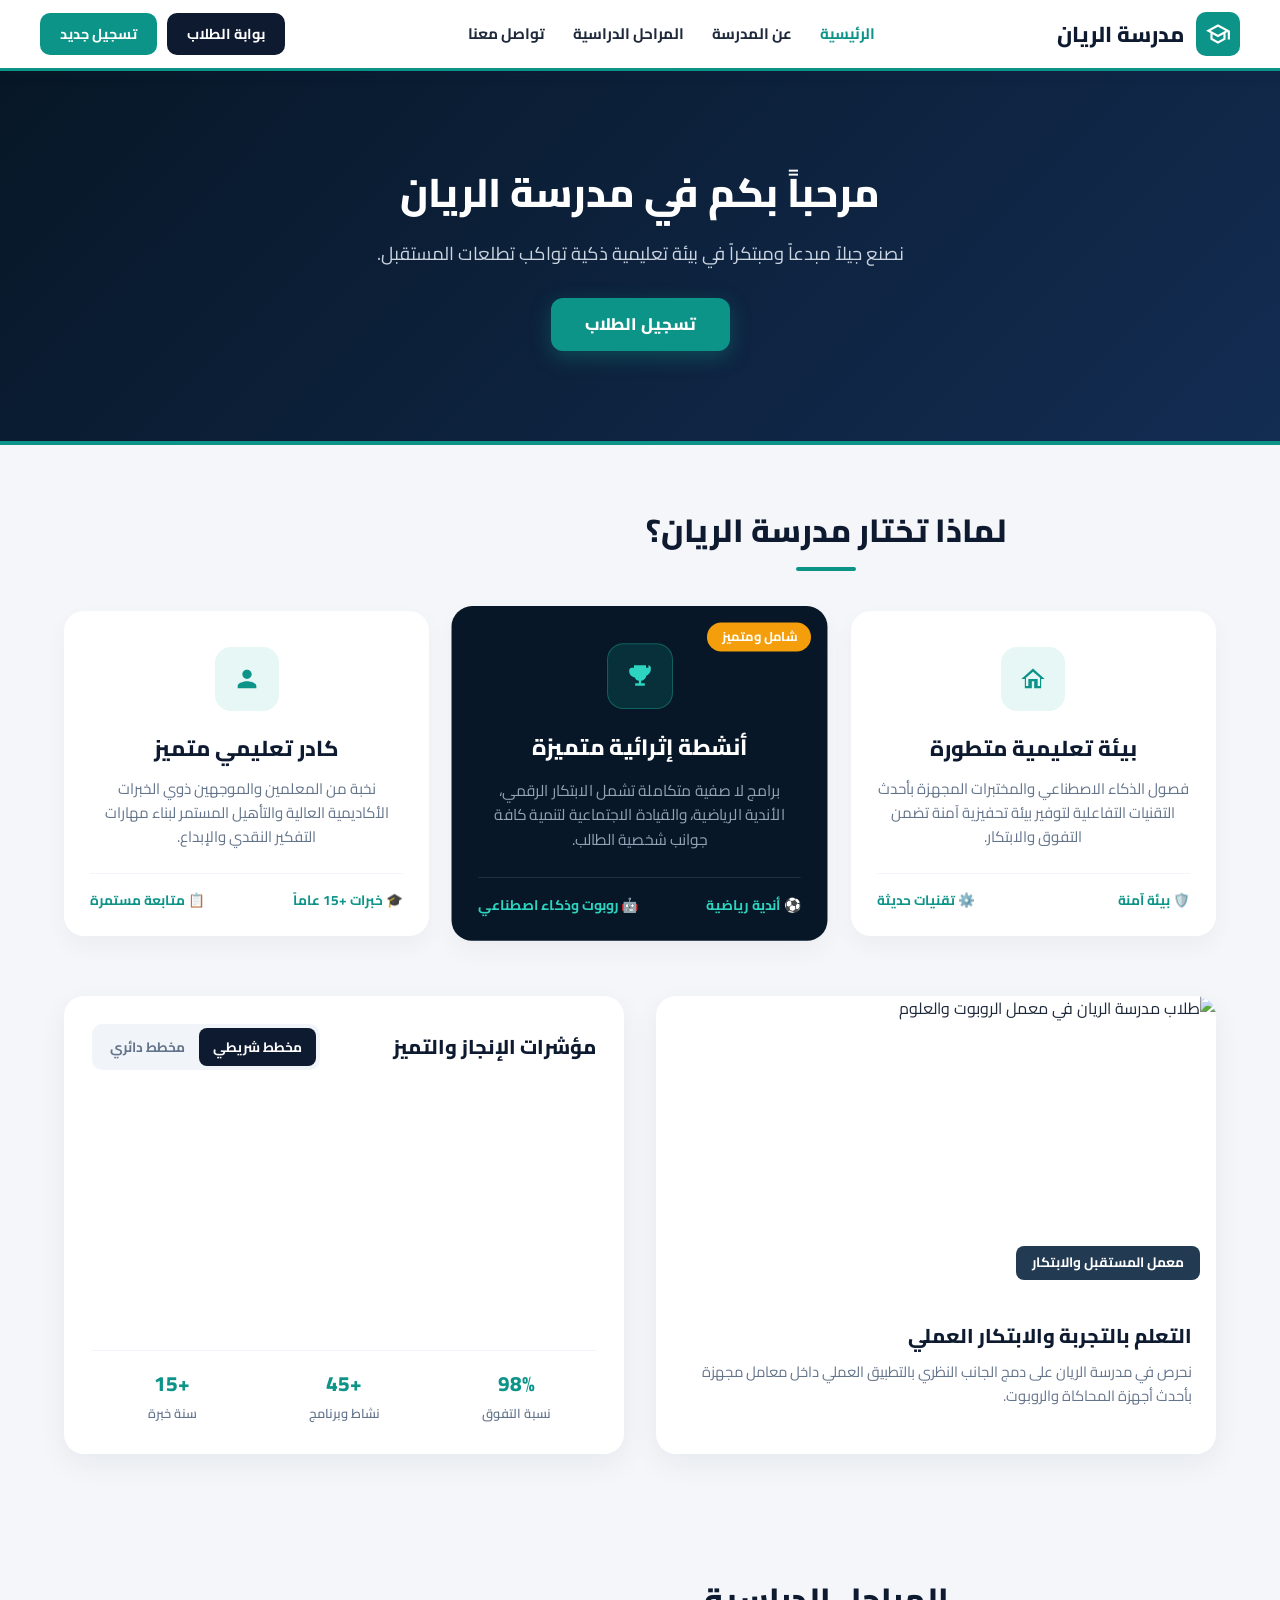
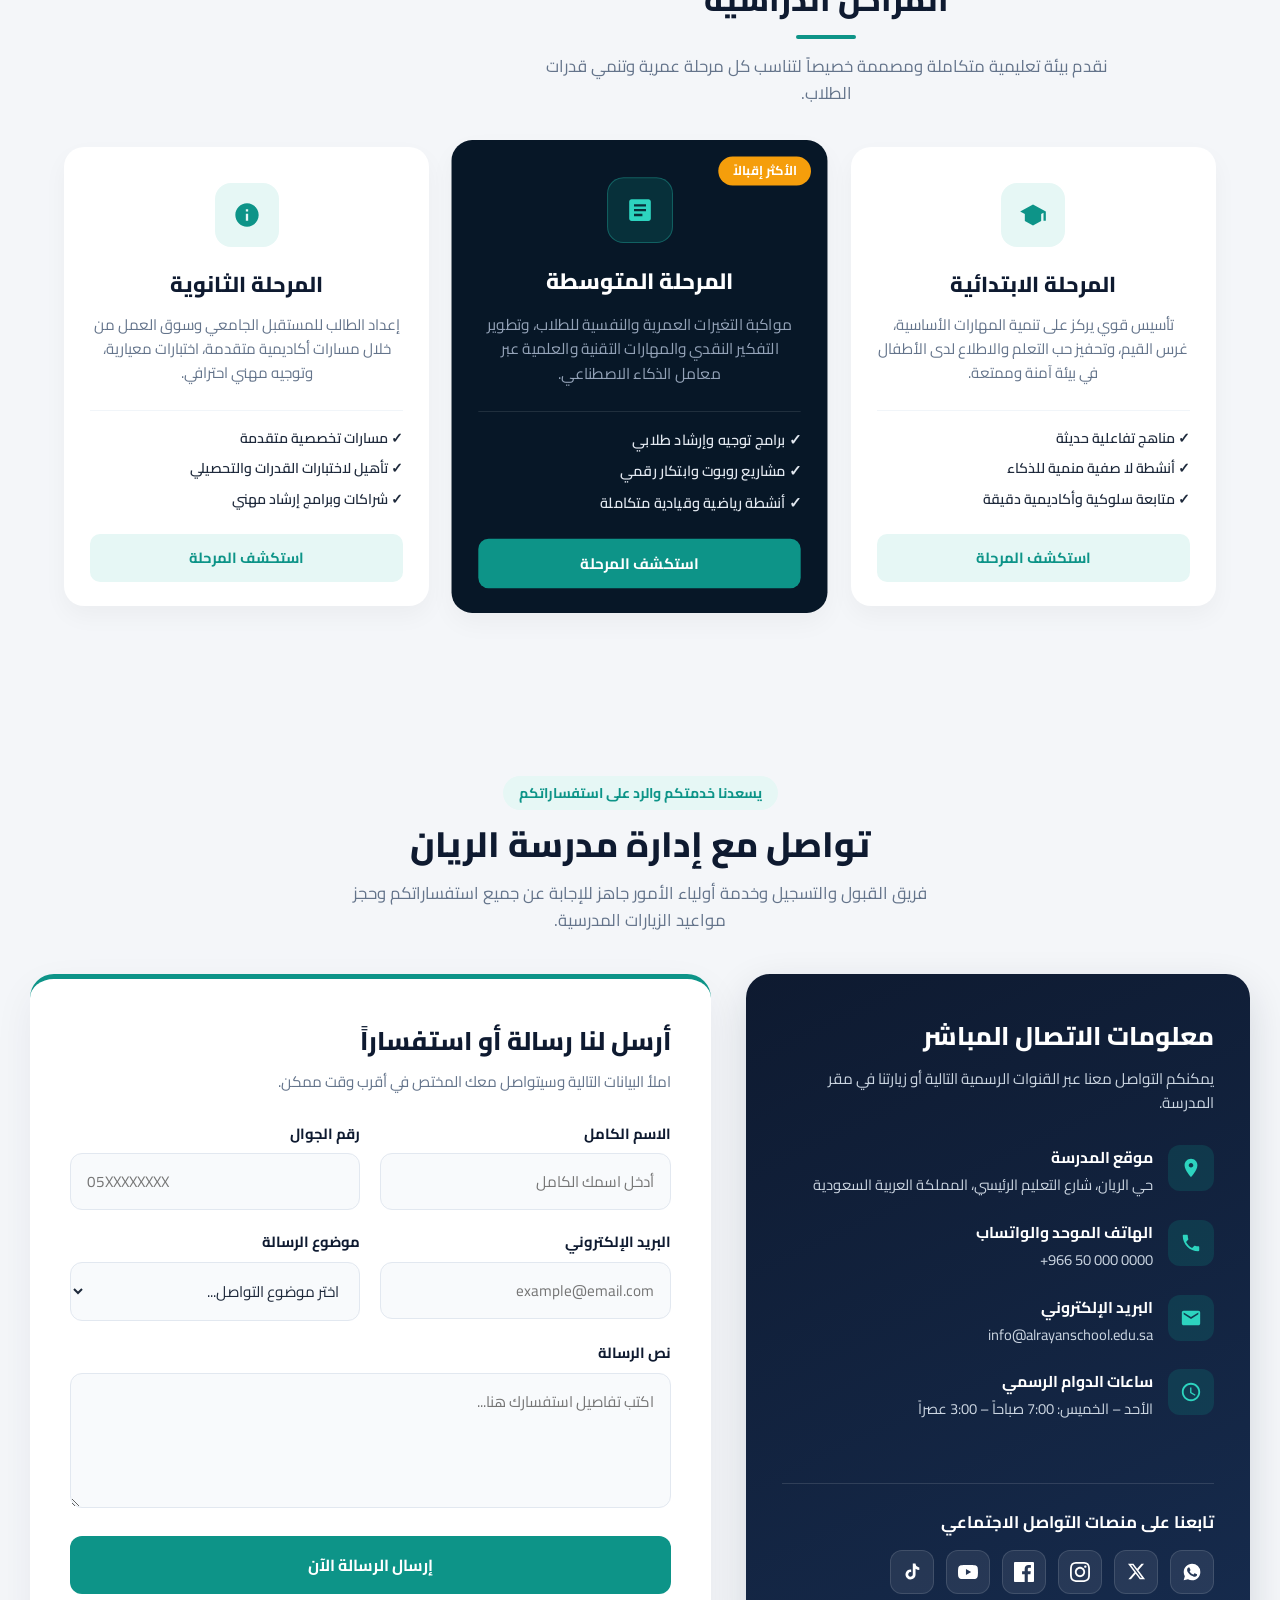
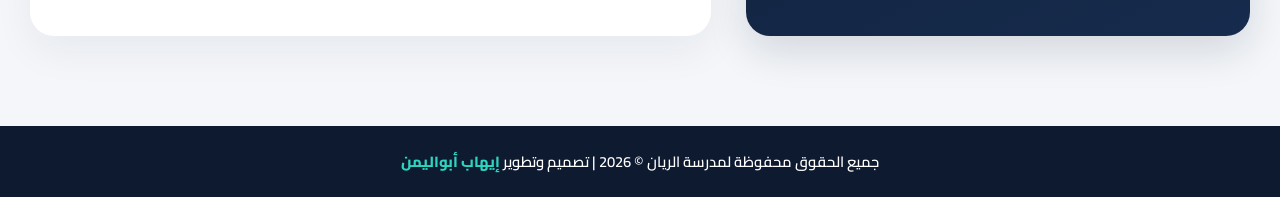
==== index.html @ 28b33f50 "Fix link to admin dashboard in index.html" ====
<!DOCTYPE html>
<html lang="ar" dir="rtl">
<head>
    <meta charset="UTF-8">
    <meta http-equiv="X-UA-Compatible" content="IE=edge">
    <meta name="viewport" content="width=device-width, initial-scale=1.0">
    <link href="https://fonts.googleapis.com/css2?family=Cairo:wght@400;600;700;800&display=swap" rel="stylesheet">
    <script src="https://kit.fontawesome.com/62edd5cf92.js" crossorigin="anonymous"></script>
    <script src="https://cdn.jsdelivr.net/npm/chart.js"></script>
    <link rel="stylesheet" href="Css/Syntex.css">
        <link rel="stylesheet" href="Css/content.css">
    <title>مدرسة الريان | Ryan School</title>
</head>
<body>

<!-- Start Header -->
<header class="main-header">
  <div class="header-container">
    <a href="#" class="header-logo">
      <div class="logo-icon-box">
        <svg xmlns="http://www.w3.org/2000/svg" viewBox="0 0 24 24" fill="currentColor">
          <path d="M12 3L1 9l4 2.18v6L12 21l7-3.82v-6l2-1.09V17h2V9L12 3zm6.82 6L12 12.72 5.18 9 12 5.28 18.82 9zM17 15.99l-5 2.73-5-2.73v-3.72L12 15l5-2.73v3.72z"/>
        </svg>
      </div>
      <span class="logo-title">مدرسة الريان</span>
    </a>

    <nav class="header-nav">
      <a href="#" class="active">الرئيسية</a>
      <a href="about.html">عن المدرسة</a>
      <a href="stages.html">المراحل الدراسية</a>
      <a href="content.html">تواصل معنا</a>
    </nav>

    <div class="header-buttons">
      <a href="MotherBored.html" class="btn-navy">بوابة الطلاب</a>
      <a href="register.html" class="btn-teal">تسجيل جديد</a>
    </div>
  </div>
</header>
<!-- End Header -->

<!-- Start Main (Hero Section) -->
<section class="main">
    <div class="main-content"> 
      <h2>مرحباً بكم في مدرسة الريان</h2>
      <p>نصنع جيلاً مبدعاً ومبتكراً في بيئة تعليمية ذكية تواكب تطلعات المستقبل.</p>
      <a href="admindashboard.html" class="btn-tealss">تسجيل الطلاب</a>
    </div>
</section>
<!-- End Main -->

<!-- Start Container Card -->
<div class="container" id="cardgr">
  
  <!-- القسم الأول: بطاقات المزايا الثلاثة -->
  <div class="section-header">
    <h2>لماذا تختار مدرسة الريان؟</h2>
    <div class="line"></div>
  </div>

  <div class="cards-grid" id="cardgrid">
    <!-- بطاقة 1 -->
    <div class="card">
      <div class="icon-wrapper">
        <svg xmlns="http://www.w3.org/2000/svg" width="28" height="28" viewBox="0 0 24 24" fill="currentColor">
          <path d="M12 3L2 12h3v8h6v-6h2v6h6v-8h3L12 3zm0 2.84L18 11v7h-2v-6H8v6H6v-7l6-5.16z"/>
        </svg>
      </div>
      <h3 class="card-title">بيئة تعليمية متطورة</h3>
      <p class="card-desc">فصول الذكاء الاصطناعي والمختبرات المجهزة بأحدث التقنيات التفاعلية لتوفير بيئة تحفيزية آمنة تضمن التفوق والابتكار.</p>
      <div class="card-footer">
        <span>🛡️ بيئة آمنة</span>
        <span>⚙️ تقنيات حديثة</span>
      </div>
    </div>

    <!-- بطاقة 2 (البارزة) -->
    <div class="card featured">
      <span class="badge">شامل ومتميز</span>
      <div class="icon-wrapper">
        <svg xmlns="http://www.w3.org/2000/svg" width="28" height="28" viewBox="0 0 24 24" fill="currentColor">
          <path d="M19 5h-2V3H7v2H5c-1.1 0-2 .9-2 2v1c0 2.55 1.92 4.63 4.39 4.94A5.01 5.01 0 0011 15.9V18H8v2h8v-2h-3v-2.1c2.22-.49 3.93-2.22 4.39-4.54C19.08 10.84 21 8.76 21 6.2V5c0-1.1-.9-2-2-2z"/>
        </svg>
      </div>
      <h3 class="card-title">أنشطة إثرائية متميزة</h3>
      <p class="card-desc">برامج لا صفية متكاملة تشمل الابتكار الرقمي، الأندية الرياضية، والقيادة الاجتماعية لتنمية كافة جوانب شخصية الطالب.</p>
      <div class="card-footer">
        <span>⚽ أندية رياضية</span>
        <span>🤖 روبوت وذكاء اصطناعي</span>
      </div>
    </div>

    <!-- بطاقة 3 -->
    <div class="card">
      <div class="icon-wrapper">
        <svg xmlns="http://www.w3.org/2000/svg" width="28" height="28" viewBox="0 0 24 24" fill="currentColor">
          <path d="M12 12c2.21 0 4-1.79 4-4s-1.79-4-4-4-4 1.79-4 4 1.79 4 4 4zm0 2c-2.67 0-8 1.34-8 4v2h16v-2c0-2.66-5.33-4-8-4z"/>
        </svg>
      </div>
      <h3 class="card-title">كادر تعليمي متميز</h3>
      <p class="card-desc">نخبة من المعلمين والموجهين ذوي الخبرات الأكاديمية العالية والتأهيل المستمر لبناء مهارات التفكير النقدي والإبداع.</p>
      <div class="card-footer">
        <span>🎓 خبرات +15 عاماً</span>
        <span>📋 متابعة مستمرة</span>
      </div>
    </div>
  </div>

  <!-- القسم الثاني والثالث: صورة المعمل + الرسم البياني التفاعلي -->
  <div class="showcase-grid">
    <div class="lab-image-card">
      <div class="lab-image-wrapper">
        <img src="https://images.unsplash.com/photo-1581092918056-0c4c3acd3789?auto=format&fit=crop&w=900&q=80" alt="طلاب مدرسة الريان في معمل الروبوت والعلوم">
        <span class="image-tag">معمل المستقبل والابتكار</span>
      </div>
      <div class="lab-image-caption">
        <h3>التعلم بالتجربة والابتكار العملي</h3>
        <p>نحرص في مدرسة الريان على دمج الجانب النظري بالتطبيق العملي داخل معامل مجهزة بأحدث أجهزة المحاكاة والروبوت.</p>
      </div>
    </div>

    <div class="chart-card">
      <div class="chart-header">
        <h3>مؤشرات الإنجاز والتميز</h3>
        <div class="chart-controls">
          <button class="toggle-btn active" onclick="updateChartType('bar', this)">مخطط شريطي</button>
          <button class="toggle-btn" onclick="updateChartType('doughnut', this)">مخطط دائري</button>
        </div>
      </div>

      <div class="chart-canvas-container">
        <canvas id="schoolStatsChart"></canvas>
      </div>

      <div class="stats-summary">
        <div class="stat-item">
          <span class="num">98%</span>
          <span class="lbl">نسبة التفوق</span>
        </div>
        <div class="stat-item">
          <span class="num">+45</span>
          <span class="lbl">نشاط وبرنامج</span>
        </div>
        <div class="stat-item">
          <span class="num">+15</span>
          <span class="lbl">سنة خبرة</span>
        </div>
      </div>
    </div>
  </div>
</div>

<!-- المراحل الدراسية -->
<section class="stages-section" id="stages">
  <div class="stages-container">
    <div class="section-header">
      <h2>المراحل الدراسية</h2>
      <div class="line"></div>
      <p>نقدم بيئة تعليمية متكاملة ومصممة خصيصاً لتناسب كل مرحلة عمرية وتنمي قدرات الطلاب.</p>
    </div>

    <div class="stages-grid">
      <!-- المرحلة الابتدائية -->
      <div class="stage-card">
        <div class="stage-icon">
          <svg xmlns="http://www.w3.org/2000/svg" width="28" height="28" viewBox="0 0 24 24" fill="currentColor"><path d="M12 3L1 9l4 2.18v6L12 21l7-3.82v-6l2-1.09V17h2V9L12 3z"/></svg>
        </div>
        <h3>المرحلة الابتدائية</h3>
        <p>تأسيس قوي يركز على تنمية المهارات الأساسية، غرس القيم، وتحفيز حب التعلم والاطلاع لدى الأطفال في بيئة آمنة وممتعة.</p>
        <ul class="stage-features">
          <li>✓ مناهج تفاعلية حديثة</li>
          <li>✓ أنشطة لا صفية منمية للذكاء</li>
          <li>✓ متابعة سلوكية وأكاديمية دقيقة</li>
        </ul>
        <a href="stages.html" class="stage-btn">استكشف المرحلة</a>
      </div>

      <!-- المرحلة المتوسطة -->
      <div class="stage-card featured">
        <span class="badge">الأكثر إقبالاً</span>
        <div class="stage-icon">
          <svg xmlns="http://www.w3.org/2000/svg" width="28" height="28" viewBox="0 0 24 24" fill="currentColor"><path d="M19 3H5c-1.1 0-2 .9-2 2v14c0 1.1.9 2 2 2h14c1.1 0 2-.9 2-2V5c0-1.1-.9-2-2-2zm-5 14H7v-2h7v2zm3-4H7v-2h10v2zm0-4H7V7h10v2z"/></svg>
        </div>
        <h3>المرحلة المتوسطة</h3>
        <p>مواكبة التغيرات العمرية والنفسية للطلاب، وتطوير التفكير النقدي والمهارات التقنية والعلمية عبر معامل الذكاء الاصطناعي.</p>
        <ul class="stage-features">
          <li>✓ برامج توجيه وإرشاد طلابي</li>
          <li>✓ مشاريع روبوت وابتكار رقمي</li>
          <li>✓ أنشطة رياضية وقيادية متكاملة</li>
        </ul>
        <a href="stages.html" class="stage-btn">استكشف المرحلة</a>
      </div>

      <!-- المرحلة الثانوية -->
      <div class="stage-card">
        <div class="stage-icon">
          <svg xmlns="http://www.w3.org/2000/svg" width="28" height="28" viewBox="0 0 24 24" fill="currentColor"><path d="M12 2C6.48 2 2 6.48 2 12s4.48 10 10 10 10-4.48 10-10S17.52 2 12 2zm1 15h-2v-6h2v6zm0-8h-2V7h2v2z"/></svg>
        </div>
        <h3>المرحلة الثانوية</h3>
        <p>إعداد الطالب للمستقبل الجامعي وسوق العمل من خلال مسارات أكاديمية متقدمة، اختبارات معيارية، وتوجيه مهني احترافي.</p>
        <ul class="stage-features">
          <li>✓ مسارات تخصصية متقدمة</li>
          <li>✓ تأهيل لاختبارات القدرات والتحصيلي</li>
          <li>✓ شراكات وبرامج إرشاد مهني</li>
        </ul>
        <a href="stages.html" class="stage-btn">استكشف المرحلة</a>
      </div>
    </div>
  </div>
</section>

<!-- قسم التواصل -->
<main class="contact-section">
  <div class="section-header">
    <span class="tag">يسعدنا خدمتكم والرد على استفساراتكم</span>
    <h1>تواصل مع إدارة مدرسة الريان</h1>
    <p>فريق القبول والتسجيل وخدمة أولياء الأمور جاهز للإجابة عن جميع استفساراتكم وحجز مواعيد الزيارات المدرسية.</p>
  </div>

  <div class="contact-wrapper">

    <!-- بطاقة بيانات الاتصال ومواقع التواصل -->
    <aside class="contact-info-card">
      <div>
        <h2>معلومات الاتصال المباشر</h2>
        <p>يمكنكم التواصل معنا عبر القنوات الرسمية التالية أو زيارتنا في مقر المدرسة.</p>

        <div class="info-list">
          <div class="info-item">
            <div class="info-icon">
              <svg xmlns="http://www.w3.org/2000/svg" width="22" height="22" viewBox="0 0 24 24" fill="currentColor">
                <path d="M12 2C8.13 2 5 5.13 5 9c0 5.25 7 13 7 13s7-7.75 7-13c0-3.87-3.13-7-7-7zm0 9.5c-1.38 0-2.5-1.12-2.5-2.5s1.12-2.5 2.5-2.5 2.5 1.12 2.5 2.5-1.12 2.5-2.5 2.5z"/>
              </svg>
            </div>
            <div class="info-details">
              <h4>موقع المدرسة</h4>
              <p style="direction: rtl;">حي الريان، شارع التعليم الرئيسي، المملكة العربية السعودية</p>
            </div>
          </div>

          <div class="info-item">
            <div class="info-icon">
              <svg xmlns="http://www.w3.org/2000/svg" width="22" height="22" viewBox="0 0 24 24" fill="currentColor">
                <path d="M6.62 10.79c1.44 2.83 3.76 5.14 6.59 6.59l2.2-2.2c.27-.27.67-.36 1.02-.24 1.12.37 2.33.57 3.57.57.55 0 1 .45 1 1V20c0 .55-.45 1-1 1-9.39 0-17-7.61-17-17 0-.55.45-1 1-1h3.5c.55 0 1 .45 1 1 0 1.25.2 2.45.57 3.57.11.35.03.74-.25 1.02l-2.2 2.2z"/>
              </svg>
            </div>
            <div class="info-details">
              <h4>الهاتف الموحد والواتساب</h4>
              <a href="tel:+966500000000">+966 50 000 0000</a>
            </div>
          </div>

          <div class="info-item">
            <div class="info-icon">
              <svg xmlns="http://www.w3.org/2000/svg" width="22" height="22" viewBox="0 0 24 24" fill="currentColor">
                <path d="M20 4H4c-1.1 0-1.99.9-1.99 2L2 18c0 1.1.9 2 2 2h16c1.1 0 2-.9 2-2V6c0-1.1-.9-2-2-2zm0 4l-8 5-8-5V6l8 5 8-5v2z"/>
              </svg>
            </div>
            <div class="info-details">
              <h4>البريد الإلكتروني</h4>
              <a href="mailto:info@alrayanschool.edu.sa">info@alrayanschool.edu.sa</a>
            </div>
          </div>

          <div class="info-item">
            <div class="info-icon">
              <svg xmlns="http://www.w3.org/2000/svg" width="22" height="22" viewBox="0 0 24 24" fill="currentColor">
                <path d="M11.99 2C6.47 2 2 6.48 2 12s4.47 10 9.99 10C17.52 22 22 17.52 22 12S17.52 2 11.99 2zM12 20c-4.42 0-8-3.58-8-8s3.58-8 8-8 8 3.58 8 8-3.58 8-8 8zm.5-13H11v6l5.25 3.15.75-1.23-4.5-2.67z"/>
              </svg>
            </div>
            <div class="info-details">
              <h4>ساعات الدوام الرسمي</h4>
              <p style="direction: rtl;">الأحد – الخميس: 7:00 صباحاً – 3:00 عصراً</p>
            </div>
          </div>
        </div>
      </div>

      <!-- مواقع التواصل الاجتماعي -->
      <div class="social-box">
        <h3>تابعنا على منصات التواصل الاجتماعي</h3>
        <div class="social-links">
          <!-- واتساب -->
          <a href="#" class="social-btn" title="واتساب" aria-label="واتساب">
            <svg width="20" height="20" viewBox="0 0 24 24" fill="currentColor">
              <path d="M12.031 2c-5.516 0-9.969 4.453-9.969 9.969 0 1.758.458 3.474 1.328 4.988L2 22l5.182-1.359a9.927 9.927 0 0 0 4.849 1.258h.004c5.515 0 9.968-4.453 9.968-9.969A9.93 9.93 0 0 0 19.08 4.92 9.904 9.904 0 0 0 12.031 2zm5.82 14.274c-.245.69-1.425 1.32-1.972 1.404-.503.077-1.14.11-1.84-.112-.426-.135-.972-.316-1.672-.618-2.942-1.27-4.863-4.234-5.01-4.43-.146-.195-1.196-1.59-1.196-3.033 0-1.443.756-2.152 1.024-2.445.268-.293.585-.366.78-.366.195 0 .39.002.561.01.18.009.421-.068.659.503.244.586.83 2.025.903 2.172.073.146.122.317.024.512-.097.195-.146.317-.293.488-.146.171-.307.381-.439.512-.146.146-.299.305-.128.598.171.293.758 1.251 1.628 2.027 1.119.998 2.062 1.307 2.355 1.454.293.146.463.122.634-.073.171-.195.732-.854.927-1.147.195-.293.39-.244.659-.146.268.098 1.708.805 2 .952.293.146.488.22.561.342.073.122.073.707-.172 1.397z"/>
            </svg>
          </a>

          <!-- منصة X (تويتر) -->
          <a href="#" class="social-btn" title="منصة X" aria-label="منصة X">
            <svg width="19" height="19" viewBox="0 0 24 24" fill="currentColor">
              <path d="M18.244 2.25h3.308l-7.227 8.26 8.502 11.24H16.17l-5.214-6.817L4.99 21.75H1.68l7.73-8.835L1.254 2.25H8.08l4.713 6.231zm-1.161 17.52h1.833L7.084 4.126H5.117z"/>
            </svg>
          </a>

          <!-- إنستغرام -->
          <a href="#" class="social-btn" title="إنستغرام" aria-label="إنستغرام">
            <svg width="20" height="20" viewBox="0 0 24 24" fill="currentColor">
              <path d="M12 2.163c3.204 0 3.584.012 4.85.07 3.252.148 4.771 1.691 4.919 4.919.058 1.265.069 1.645.069 4.849 0 3.205-.012 3.584-.069 4.849-.149 3.225-1.664 4.771-4.919 4.919-1.266.058-1.644.07-4.85.07-3.204 0-3.584-.012-4.849-.07-3.26-.149-4.771-1.699-4.919-4.92-.058-1.265-.07-1.644-.07-4.849 0-3.204.013-3.583.07-4.849.149-3.227 1.664-4.771 4.919-4.919 1.266-.057 1.645-.069 4.849-.069zm0-2.163c-3.259 0-3.667.014-4.947.072-4.358.2-6.78 2.618-6.98 6.98-.059 1.281-.073 1.689-.073 4.948 0 3.259.014 3.668.072 4.948.2 4.358 2.618 6.78 6.98 6.98 1.281.058 1.689.072 4.948.072 3.259 0 3.668-.014 4.948-.072 4.354-.2 6.782-2.618 6.979-6.98.059-1.28.073-1.689.073-4.948 0-3.259-.014-3.667-.072-4.947-.196-4.354-2.617-6.78-6.979-6.98-1.281-.059-1.69-.073-4.949-.073zm0 5.838c-3.403 0-6.162 2.759-6.162 6.162s2.759 6.163 6.162 6.163 6.162-2.759 6.162-6.163c0-3.403-2.759-6.162-6.162-6.162zm0 10.162c-2.209 0-4-1.79-4-4 0-2.209 1.791-4 4-4s4 1.791 4 4c0 2.21-1.791 4-4 4zm6.406-11.845c-.796 0-1.441.645-1.441 1.44s.645 1.44 1.441 1.44c.795 0 1.439-.645 1.439-1.44s-.644-1.44-1.439-1.44z"/>
            </svg>
          </a>

          <!-- فيسبوك -->
          <a href="#" class="social-btn" title="فيسبوك" aria-label="فيسبوك">
            <svg width="20" height="20" viewBox="0 0 24 24" fill="currentColor">
              <path d="M22.675 0h-21.35c-.732 0-1.325.593-1.325 1.325v21.351c0 .731.593 1.324 1.325 1.324h11.495v-9.294h-3.128v-3.622h3.128v-2.671c0-3.1 1.893-4.788 4.659-4.788 1.325 0 2.463.099 2.795.143v3.24l-1.918.001c-1.504 0-1.795.715-1.795 1.763v2.313h3.587l-.467 3.622h-3.12v9.293h6.116c.73 0 1.323-.593 1.323-1.325v-21.35c0-.732-.593-1.325-1.325-1.325z"/>
            </svg>
          </a>

          <!-- يوتيوب -->
          <a href="#" class="social-btn" title="يوتيوب" aria-label="يوتيوب">
            <svg width="20" height="20" viewBox="0 0 24 24" fill="currentColor">
              <path d="M23.498 6.186a3.016 3.016 0 0 0-2.122-2.136C19.505 3.545 12 3.545 12 3.545s-7.505 0-9.377.505A3.017 3.017 0 0 0 .502 6.186C0 8.07 0 12 0 12s0 3.93.502 5.814a3.016 3.016 0 0 0 2.122 2.136c1.871.505 9.376.505 9.376.505s7.505 0 9.377-.505a3.015 3.015 0 0 0 2.122-2.136C24 15.93 24 12 24 12s0-3.93-.502-5.814zM9.545 15.568V8.432L15.818 12l-6.273 3.568z"/>
            </svg>
          </a>

          <!-- تيك توك -->
          <a href="#" class="social-btn" title="تيك توك" aria-label="تيك توك">
            <svg width="19" height="19" viewBox="0 0 24 24" fill="currentColor">
              <path d="M19.59 6.69a4.83 4.83 0 0 1-3.77-4.25V2h-3.45v13.67a2.89 2.89 0 0 1-5.2 1.74 2.89 2.89 0 0 1 2.31-4.64 2.93 2.93 0 0 1 .88.13V9.4a6.84 6.84 0 0 0-1-.05A6.33 6.33 0 0 0 5 20.1a6.34 6.34 0 0 0 10.86-4.43v-7a8.16 8.16 0 0 0 4.77 1.52v-3.4a4.85 4.85 0 0 1-1-.1z"/>
            </svg>
          </a>
        </div>
      </div>
    </aside>

    <!-- بطاقة نموذج المراسلة -->
    <div class="contact-form-card">
      <h2>أرسل لنا رسالة أو استفساراً</h2>
      <p>املأ البيانات التالية وسيتواصل معك المختص في أقرب وقت ممكن.</p>

      <form id="contactForm">
        <div class="form-grid">
          <div class="form-group">
            <label for="fullName">الاسم الكامل</label>
            <input type="text" id="fullName" class="form-control" placeholder="أدخل اسمك الكامل" required>
          </div>

          <div class="form-group">
            <label for="phone">رقم الجوال</label>
            <input type="tel" id="phone" class="form-control" placeholder="05XXXXXXXX" required>
          </div>

          <div class="form-group">
            <label for="email">البريد الإلكتروني</label>
            <input type="email" id="email" class="form-control" placeholder="example@email.com">
          </div>

          <div class="form-group">
            <label for="subject">موضوع الرسالة</label>
            <select id="subject" class="form-control" required>
              <option value="">اختر موضوع التواصل...</option>
              <option value="admission">القبول والتسجيل</option>
              <option value="visit">حجز جولة وزيارة للمدرسة</option>
              <option value="fees">الاستفسار عن الرسوم الدراسية</option>
              <option value="suggestion">اقتراح أو ملاحظة</option>
              <option value="other">استفسار عام</option>
            </select>
          </div>

          <div class="form-group full-width">
            <label for="message">نص الرسالة</label>
            <textarea id="message" class="form-control" placeholder="اكتب تفاصيل استفسارك هنا..." required></textarea>
          </div>

          <div class="form-group full-width">
            <button type="submit" class="btn-teal submit-btn">إرسال الرسالة الآن</button>
          </div>
        </div>

        <div id="successMsg" class="success-msg">
          ✓ تم استلام رسالتك بنجاح! سيتواصل معك فريق مدرسة الريان قريباً.
        </div>
      </form>
    </div>

  </div>
</main>

<!-- Start Footer -->
<footer class="footer">
  <p class="footer-title">جميع الحقوق محفوظة لمدرسة الريان © 2026 | تصميم وتطوير <span>إيهاب أبواليمن</span></p>
</footer>

<script src="Css/javascript1.js" defer></script>
</body>
</html>
---- Css/Syntex.css ----
@import url('https://fonts.googleapis.com/css2?family=Cairo:wght@600;700;800&display=swap');

:root {
  --navy-dark: #071727;
  --navy-primary: #0E1A30;
  --teal-accent: #0D9488;
  --teal-light: #E6F7F5;
  --gold-badge: #F59E0B;
  --bg-body: #F4F6F9;
  --text-dark: #1E293B;
  --text-muted: #64748B;
}

* {
  box-sizing: border-box;
  margin: 0;
  padding: 0;
  scroll-behavior: smooth;
}

body {
  font-family: 'Cairo', sans-serif;
  background-color: var(--bg-body);
  color: var(--text-dark);
  direction: rtl;
  line-height: 1.6;
  overflow-x: hidden;
}

/* =========================================
   1. الهيدر (Header)
   ========================================= */
.main-header {
  width: 100%;
  background-color: #ffffff;
  box-shadow: 0 2px 15px rgba(10, 37, 64, 0.08);
  position: sticky;
  top: 0;
  z-index: 1000;
  border-bottom: 3px solid var(--teal-accent);
}

.header-container {
  max-width: 1200px;
  margin: 0 auto;
  padding: 12px 24px;
  display: flex;
  align-items: center;
  justify-content: space-between;
  flex-wrap: wrap;
  gap: 15px;
}

.header-logo {
  display: flex;
  align-items: center;
  gap: 12px;
  text-decoration: none;
}

.logo-icon-box {
  width: 44px;
  height: 44px;
  min-width: 44px;
  background-color: var(--teal-accent);
  color: #ffffff;
  border-radius: 10px;
  display: flex;
  align-items: center;
  justify-content: center;
}

.logo-icon-box svg,
.logo-icon-box img {
  width: 26px !important;
  height: 26px !important;
}

.logo-title {
  font-size: 1.35rem;
  font-weight: 800;
  color: var(--navy-primary);
}

.header-nav {
  display: flex;
  align-items: center;
  gap: 24px;
}

.header-nav a {
  text-decoration: none;
  color: var(--text-dark);
  font-size: 0.95rem;
  font-weight: 700;
  transition: color 0.3s;
}

.header-nav a:hover,
.header-nav a.active {
  color: var(--teal-accent);
}

.header-buttons {
  display: flex;
  align-items: center;
  gap: 10px;
}

.btn-navy, .btn-teal {
  color: #ffffff;
  text-decoration: none;
  padding: 9px 20px;
  border-radius: 10px;
  font-size: 0.9rem;
  font-weight: 700;
  transition: all 0.3s ease;
}

.btn-navy { background-color: var(--navy-primary); }
.btn-teal { background-color: var(--teal-accent); }

.btn-navy:hover, .btn-teal:hover {
  transform: translateY(-2px);
  opacity: 0.92;
}

/* =========================================
   2. القسم الترحيبي الرئيسي (Main Hero)
   ========================================= */
.main {
  background: linear-gradient(135deg, var(--navy-dark) 0%, #132C52 100%);
  color: #ffffff;
  padding: 90px 24px;
  text-align: center;
  border-bottom: 4px solid var(--teal-accent);
}

.main-content {
  max-width: 800px;
  margin: 0 auto;
}

.main h2 {
  font-size: 2.5rem;
  font-weight: 800;
  margin-bottom: 14px;
}

.main p {
  font-size: 1.15rem;
  color: #CBD5E1;
  margin-bottom: 30px;
}

.btn-tealss {
  display: inline-block;
  background-color: var(--teal-accent);
  color: #ffffff;
  text-decoration: none;
  padding: 13px 34px;
  border-radius: 12px;
  font-size: 1.05rem;
  font-weight: 800;
  transition: all 0.3s ease;
  box-shadow: 0 6px 20px rgba(13, 148, 136, 0.35);
}

.btn-tealss:hover {
  background-color: #ffffff;
  color: var(--navy-primary);
  transform: translateY(-3px);
}

/* =========================================
   3. الحاوية العامة وعناوين الأقسام
   ========================================= */
.container, .stages-container, .contact-container {
  max-width: 1200px;
  margin: 0 auto;
  padding: 60px 24px;
}

.section-header {
  
  text-align: center;
  margin-bottom: 45px;
}

.section-header h2 {
  color: var(--navy-primary);
  font-size: 2rem;
  font-weight: 800;
  margin-bottom: 10px;
}

.section-header .line {
  width: 60px;
  height: 4px;
  background-color: var(--teal-accent);
  margin: 0 auto 14px auto;
  border-radius: 2px;
}

.section-header p {
  color: var(--text-muted);
  font-size: 1rem;
  max-width: 600px;
  margin: 0 auto;
}

/* =========================================
   4. بطاقات المزايا الثلاثة
   ========================================= */
.cards-grid, .stages-grid {
  display: grid;
  grid-template-columns: repeat(3, 1fr);
  gap: 28px;
  align-items: stretch;
  margin-bottom: 60px;
}

.card, .stage-card {
  background: #ffffff;
  border-radius: 20px;
  padding: 36px 26px 24px;
  box-shadow: 0 10px 25px rgba(0, 0, 0, 0.04);
  display: flex;
  flex-direction: column;
  align-items: center;
  text-align: center;
  position: relative;
  transition: transform 0.3s ease, box-shadow 0.3s ease;
}

.card:hover, .stage-card:hover {
  transform: translateY(-6px);
  box-shadow: 0 15px 35px rgba(10, 37, 64, 0.1);
}

.icon-wrapper, .stage-icon {
  width: 64px;
  height: 64px;
  background-color: var(--teal-light);
  color: var(--teal-accent);
  border-radius: 16px;
  display: flex;
  align-items: center;
  justify-content: center;
  margin-bottom: 20px;
}

.card-title, .stage-card h3 {
  color: var(--navy-primary);
  font-size: 1.35rem;
  font-weight: 800;
  margin-bottom: 12px;
}

.card-desc, .stage-card p {
  color: var(--text-muted);
  font-size: 0.94rem;
  margin-bottom: 24px;
  flex-grow: 1;
}

.card-footer {
  width: 100%;
  padding-top: 16px;
  border-top: 1px solid #F1F5F9;
  display: flex;
  justify-content: space-between;
  font-size: 0.85rem;
  font-weight: 700;
  color: var(--teal-accent);
}

/* البطاقات المميزة (الوسطى) */
.card.featured, .stage-card.featured {
  background-color: var(--navy-dark) !important;
  color: #ffffff !important;
  transform: scale(1.03);
}

.card.featured:hover, .stage-card.featured:hover {
  transform: scale(1.03) translateY(-6px);
}

.card.featured .icon-wrapper, .stage-card.featured .stage-icon {
  background-color: rgba(13, 148, 136, 0.2);
  color: #2DD4BF;
  border: 1px solid rgba(45, 212, 191, 0.3);
}

.card.featured .card-title, .stage-card.featured h3 { color: #ffffff; }
.card.featured .card-desc, .stage-card.featured p { color: #94A3B8; }
.card.featured .card-footer { border-top-color: rgba(255, 255, 255, 0.1); color: #2DD4BF; }

.badge {
  position: absolute;
  top: 16px;
  right: 16px;
  background-color: var(--gold-badge);
  color: #ffffff;
  font-size: 0.78rem;
  font-weight: 700;
  padding: 4px 14px;
  border-radius: 20px;
}

/* =========================================
   5. قسم المعمل والرسم البياني
   ========================================= */
.showcase-grid {
  display: grid;
  grid-template-columns: 1fr 1fr;
  gap: 32px;
  align-items: stretch;
}

.lab-image-card, .chart-card {
  background: #ffffff;
  border-radius: 20px;
  overflow: hidden;
  box-shadow: 0 10px 30px rgba(10, 37, 64, 0.06);
  display: flex;
  flex-direction: column;
}

.lab-image-wrapper {
  position: relative;
  width: 100%;
  height: 300px;
}

.lab-image-wrapper img {
  width: 100%;
  height: 100%;
  object-fit: cover;
}

.image-tag {
  position: absolute;
  bottom: 16px;
  right: 16px;
  background-color: rgba(10, 37, 64, 0.9);
  color: #ffffff;
  padding: 6px 16px;
  border-radius: 8px;
  font-size: 0.85rem;
  font-weight: 700;
}

.lab-image-caption { padding: 24px; }
.lab-image-caption h3 { color: var(--navy-primary); font-size: 1.25rem; font-weight: 800; margin-bottom: 8px; }
.lab-image-caption p { color: var(--text-muted); font-size: 0.92rem; }

.chart-card { padding: 28px; justify-content: space-between; }

.chart-header {
  display: flex;
  justify-content: space-between;
  align-items: center;
  flex-wrap: wrap;
  gap: 12px;
  margin-bottom: 20px;
}

.chart-header h3 { color: var(--navy-primary); font-size: 1.25rem; font-weight: 800; }

.chart-controls {
  display: flex;
  background-color: #F1F5F9;
  padding: 4px;
  border-radius: 10px;
}

.toggle-btn {
  border: none;
  background: transparent;
  padding: 6px 14px;
  border-radius: 8px;
  font-family: inherit;
  font-size: 0.85rem;
  font-weight: 700;
  color: var(--text-muted);
  cursor: pointer;
}

.toggle-btn.active {
  background-color: var(--navy-primary);
  color: #ffffff;
}

.chart-canvas-container {
  position: relative;
  height: 240px;
  width: 100%;
}

.stats-summary {
  display: grid;
  grid-template-columns: repeat(3, 1fr);
  gap: 12px;
  margin-top: 20px;
  padding-top: 16px;
  border-top: 1px solid #F1F5F9;
  text-align: center;
}

.stat-item span.num { display: block; font-size: 1.3rem; font-weight: 800; color: var(--teal-accent); }
.stat-item span.lbl { font-size: 0.8rem; font-weight: 600; color: var(--text-muted); }

/* =========================================
   6. المراحل الدراسية
   ========================================= */
.stage h2{
  text-align: center;
}
.stage-features {
  list-style: none;
  width: 100%;
  text-align: right;
  margin-bottom: 24px;
  padding-top: 16px;
  border-top: 1px solid #F1F5F9;
  display: flex;
  flex-direction: column;
  gap: 8px;
}

.stage-features li { font-size: 0.88rem; font-weight: 600; color: var(--text-dark); }
.stage-card.featured .stage-features { border-top-color: rgba(255,255,255,0.1); }
.stage-card.featured .stage-features li { color: #E2E8F0; }

.stage-btn {
  width: 100%;
  background-color: var(--teal-light);
  color: var(--teal-accent);
  text-decoration: none;
  padding: 12px;
  border-radius: 10px;
  font-weight: 700;
  font-size: 0.92rem;
  transition: all 0.3s;
}

.stage-btn:hover { background-color: var(--teal-accent); color: #ffffff; }
.stage-card.featured .stage-btn { background-color: var(--teal-accent); color: #ffffff; }
.stage-card.featured .stage-btn:hover { background-color: #ffffff; color: var(--navy-primary); }

/* =========================================
   7. قسم تواصل معنا (Contact)
   ========================================= */
.contact-grid {
  display: grid;
  grid-template-columns: 1fr 1.45fr;
  background: #ffffff;
  border-radius: 24px;
  box-shadow: 0 15px 40px rgba(10, 37, 64, 0.08);
  overflow: hidden;
}

.contact-info-box {
  background-color: var(--navy-dark);
  color: #ffffff;
  padding: 40px 32px;
  display: flex;
  flex-direction: column;
  justify-content: space-between;
}

.info-top h3 { font-size: 1.4rem; font-weight: 800; margin-bottom: 10px; }
.info-top p { color: #94A3B8; font-size: 0.92rem; }

.info-items { display: flex; flex-direction: column; gap: 22px; margin-top: 30px; }
.info-row { display: flex; align-items: center; gap: 14px; }

.icon-circle {
  width: 44px;
  height: 44px;
  min-width: 44px;
  background-color: rgba(13, 148, 136, 0.18);
  color: #2DD4BF;
  border-radius: 12px;
  display: flex;
  align-items: center;
  justify-content: center;
}

.info-row h4 { font-size: 0.95rem; font-weight: 700; color: #ffffff; }
.info-row span, .info-row a { font-size: 0.88rem; color: #CBD5E1; text-decoration: none; }
.info-row a:hover { color: #2DD4BF; }

.contact-form-box { padding: 40px 34px; }
.contact-form-box h3 { color: var(--navy-primary); font-size: 1.4rem; font-weight: 800; margin-bottom: 22px; }

.input-row { display: grid; grid-template-columns: 1fr 1fr; gap: 16px; }
.input-group { display: flex; flex-direction: column; gap: 6px; margin-bottom: 16px; }
.input-group label { font-size: 0.88rem; font-weight: 700; color: var(--text-dark); }

.input-group input, .input-group select, .input-group textarea {
  width: 100%;
  padding: 12px 14px;
  border: 1.5px solid #E2E8F0;
  border-radius: 10px;
  font-family: inherit;
  font-size: 0.9rem;
  background-color: #F8FAFC;
}

.input-group input:focus, .input-group select:focus, .input-group textarea:focus {
  outline: none;
  border-color: var(--teal-accent);
  background-color: #ffffff;
}

.btn-submit {
  width: 100%;
  background-color: var(--teal-accent);
  color: #ffffff;
  border: none;
  padding: 14px;
  border-radius: 10px;
  font-family: inherit;
  font-size: 1rem;
  font-weight: 700;
  cursor: pointer;
  transition: background 0.3s;
}

.btn-submit:hover { background-color: var(--navy-primary); }

/* =========================================
   8. الفوتر (Footer)
   ========================================= */
.footer {
  background-color: var(--navy-primary);
  color: #ffffff;
  text-align: center;
  padding: 22px 20px;
  margin-top: 40px;
}

.footer-title { font-size: 0.92rem; font-weight: 600; }
.footer-title span { color: #2DD4BF; font-weight: 800; }

/* =========================================
   9. قواعد التجاوب مع جميع الشاشات (Media Queries)
   ========================================= */

/* الأجهزة اللوحية (Tablets - أقل من 992px) */
@media (max-width: 992px) {
  .cards-grid, .stages-grid {
    grid-template-columns: repeat(2, 1fr);
  }
  .card.featured, .stage-card.featured {
    transform: scale(1);
  }
  .card.featured:hover, .stage-card.featured:hover {
    transform: translateY(-6px);
  }
  .showcase-grid {
    grid-template-columns: 1fr;
  }
  .contact-grid {
    grid-template-columns: 1fr;
  }
}

/* الهواتف الذكية (Mobile - أقل من 768px) */
@media (max-width: 768px) {
  .header-container {
    flex-direction: column;
    text-align: center;
  }
  .header-nav {
    flex-wrap: wrap;
    justify-content: center;
    gap: 14px;
  }
  .header-buttons {
    width: 100%;
    justify-content: center;
  }
  .main {
    padding: 60px 20px;
  }
  .main h2 {
    font-size: 1.85rem;
  }
  .cards-grid, .stages-grid {
    grid-template-columns: 1fr;
  }
  .input-row {
    grid-template-columns: 1fr;
    gap: 0;
  }
  .contact-form-box, .contact-info-box {
    padding: 28px 20px;
  }
  .section-header h2 {
    font-size: 1.65rem;
  }
}

/* الشاشات الصغيرة جداً (أقل من 420px) */
@media (max-width: 420px) {
  .header-buttons {
    flex-direction: column;
  }
  .btn-navy, .btn-teal {
    width: 100%;
    text-align: center;
  }
  .stats-summary {
    grid-template-columns: 1fr;
  }
}
---- Css/content.css ----
:root {
      --navy-dark: #071727;
      --navy-primary: #0E1A30;
      --teal-accent: #0D9488;
      --teal-light: #E6F7F5;
      --bg-body: #F4F6F9;
      --text-dark: #1E293B;
      --text-muted: #64748B;
    }

    * {
      box-sizing: border-box;
      margin: 0;
      padding: 0;
    }

    html, body {
      min-height: 100%;
    }

    body {
      font-family: 'Cairo', sans-serif;
      background-color: var(--bg-body);
      color: var(--text-dark);
      direction: rtl;
      display: flex;
      flex-direction: column;
      justify-content: space-between;
      line-height: 1.6;
    }

    /* الهيدر بعرض الشاشة الكامل */
    .main-header {
      width: 100%;
      background-color: #ffffff;
      box-shadow: 0 2px 15px rgba(10, 37, 64, 0.08);
      position: sticky;
      top: 0;
      z-index: 1000;
      border-bottom: 3px solid var(--teal-accent);
    }

    .header-container {
      width: 100%;
      max-width: 100%;
      padding: 12px 40px;
      display: flex;
      align-items: center;
      justify-content: space-between;
      flex-wrap: wrap;
      gap: 15px;
    }

    .header-logo {
      display: flex;
      align-items: center;
      gap: 12px;
      text-decoration: none;
    }

    .logo-icon-box {
      width: 44px;
      height: 44px;
      background-color: var(--teal-accent);
      color: #ffffff;
      border-radius: 10px;
      display: flex;
      align-items: center;
      justify-content: center;
    }

    .logo-title {
      font-size: 1.35rem;
      font-weight: 800;
      color: var(--navy-primary);
    }

    .header-nav {
      display: flex;
      align-items: center;
      gap: 28px;
    }

    .header-nav a {
      text-decoration: none;
      color: var(--text-dark);
      font-size: 0.95rem;
      font-weight: 700;
      transition: color 0.3s;
    }

    .header-nav a:hover,
    .header-nav a.active {
      color: var(--teal-accent);
    }

    .header-buttons {
      display: flex;
      align-items: center;
      gap: 10px;
    }

    .btn-navy, .btn-teal {
      color: #ffffff;
      text-decoration: none;
      padding: 9px 20px;
      border-radius: 10px;
      font-size: 0.9rem;
      font-weight: 700;
      transition: all 0.3s ease;
      display: inline-block;
      border: none;
      cursor: pointer;
      font-family: 'Cairo', sans-serif;
    }

    .btn-navy { background-color: var(--navy-primary); }
    .btn-teal { background-color: var(--teal-accent); }
    .btn-navy:hover, .btn-teal:hover { opacity: 0.92; transform: translateY(-1px); }

    /* قسم التواصل */
    .contact-section {
      width: 100%;
      flex-grow: 1;
      padding: 50px 30px;
      display: flex;
      flex-direction: column;
      align-items: center;
    }

    .section-header {
      text-align: center;
      max-width: 780px;
      margin-bottom: 40px;
    }

    .tag {
      display: inline-block;
      background-color: var(--teal-light);
      color: var(--teal-accent);
      font-weight: 700;
      font-size: 0.88rem;
      padding: 6px 16px;
      border-radius: 20px;
      margin-bottom: 12px;
    }

    .section-header h1 {
      color: var(--navy-primary);
      font-size: 2.2rem;
      font-weight: 800;
      margin-bottom: 12px;
      line-height: 1.3;
    }

    .section-header p {
      color: var(--text-muted);
      font-size: 1.05rem;
    }

    /* شبكة التواصل الرئيسية */
    .contact-wrapper {
      width: 100%;
      max-width: 1350px;
      display: grid;
      grid-template-columns: 1fr 1.35fr;
      gap: 35px;
      align-items: stretch;
    }

    /* العمود الأيمن: معلومات التواصل والسوشيال ميديا */
    .contact-info-card {
      background: linear-gradient(155deg, var(--navy-primary) 0%, #162B4D 100%);
      color: #ffffff;
      border-radius: 24px;
      padding: 42px 36px;
      box-shadow: 0 15px 40px rgba(14, 26, 48, 0.14);
      display: flex;
      flex-direction: column;
      justify-content: space-between;
    }

    .contact-info-card h2 {
      font-size: 1.6rem;
      font-weight: 800;
      margin-bottom: 10px;
    }

    .contact-info-card > div > p {
      color: #CBD5E1;
      font-size: 0.95rem;
      margin-bottom: 30px;
    }

    .info-list {
      display: flex;
      flex-direction: column;
      gap: 22px;
      margin-bottom: 35px;
    }

    .info-item {
      display: flex;
      align-items: flex-start;
      gap: 15px;
    }

    .info-icon {
      width: 46px;
      height: 46px;
      background-color: rgba(13, 148, 136, 0.2);
      color: #2DD4BF;
      border-radius: 12px;
      display: flex;
      align-items: center;
      justify-content: center;
      flex-shrink: 0;
    }

    .info-details h4 {
      font-size: 0.98rem;
      font-weight: 700;
      color: #ffffff;
      margin-bottom: 2px;
    }

    .info-details p, .info-details a {
      color: #CBD5E1;
      font-size: 0.92rem;
      text-decoration: none;
      direction: ltr;
      display: inline-block;
    }

    .info-details a:hover {
      color: #2DD4BF;
    }

    /* قسم مواقع التواصل الاجتماعي */
    .social-box {
      border-top: 1px solid rgba(255, 255, 255, 0.12);
      padding-top: 25px;
    }

    .social-box h3 {
      font-size: 1.05rem;
      font-weight: 700;
      margin-bottom: 14px;
      color: #ffffff;
    }

    .social-links {
      display: flex;
      flex-wrap: wrap;
      gap: 12px;
    }

    .social-btn {
      width: 44px;
      height: 44px;
      border-radius: 12px;
      background-color: rgba(255, 255, 255, 0.08);
      color: #ffffff;
      display: flex;
      align-items: center;
      justify-content: center;
      text-decoration: none;
      transition: all 0.3s ease;
      border: 1px solid rgba(255, 255, 255, 0.12);
    }

    .social-btn:hover {
      background-color: var(--teal-accent);
      border-color: var(--teal-accent);
      transform: translateY(-3px);
    }

    /* العمود الأيسر: نموذج المراسلة */
    .contact-form-card {
      background: #ffffff;
      border-radius: 24px;
      padding: 42px 40px;
      box-shadow: 0 15px 40px rgba(10, 37, 64, 0.06);
      border-top: 5px solid var(--teal-accent);
    }

    .contact-form-card h2 {
      color: var(--navy-primary);
      font-size: 1.6rem;
      font-weight: 800;
      margin-bottom: 8px;
    }

    .contact-form-card > p {
      color: var(--text-muted);
      font-size: 0.95rem;
      margin-bottom: 28px;
    }

    .form-grid {
      display: grid;
      grid-template-columns: repeat(2, 1fr);
      gap: 20px;
    }

    .form-group {
      display: flex;
      flex-direction: column;
      gap: 8px;
    }

    .form-group.full-width {
      grid-column: 1 / -1;
    }

    .form-group label {
      font-size: 0.92rem;
      font-weight: 700;
      color: var(--navy-primary);
    }

    .form-control {
      width: 100%;
      padding: 13px 16px;
      border-radius: 12px;
      border: 1.5px solid #E2E8F0;
      background-color: #F8FAFC;
      font-family: 'Cairo', sans-serif;
      font-size: 0.95rem;
      color: var(--text-dark);
      transition: all 0.3s ease;
      outline: none;
    }

    .form-control:focus {
      background-color: #ffffff;
      border-color: var(--teal-accent);
      box-shadow: 0 0 0 4px rgba(13, 148, 136, 0.1);
    }

    textarea.form-control {
      min-height: 135px;
      resize: vertical;
    }

    .submit-btn {
      width: 100%;
      padding: 14px;
      font-size: 1rem;
      border-radius: 12px;
      margin-top: 8px;
    }

    .success-msg {
      display: none;
      margin-top: 16px;
      padding: 14px 18px;
      border-radius: 12px;
      background-color: var(--teal-light);
      color: var(--teal-accent);
      font-weight: 700;
      font-size: 0.94rem;
      text-align: center;
    }

    /* الفوتر في الأسفل */
    .footer {
      width: 100%;
      background-color: var(--navy-primary);
      color: #ffffff;
      text-align: center;
      padding: 24px 20px;
    }

    .footer-title { font-size: 0.92rem; font-weight: 600; }
    .footer-title span { color: #2DD4BF; font-weight: 800; }

    /* التجاوب مع الشاشات الصغيرة */
    @media (max-width: 960px) {
      .contact-wrapper {
        grid-template-columns: 1fr;
      }
    }

    @media (max-width: 768px) {
      .header-container {
        flex-direction: column;
        text-align: center;
        padding: 12px 20px;
      }
      .header-nav {
        flex-wrap: wrap;
        justify-content: center;
        gap: 14px;
      }
      .header-buttons {
        width: 100%;
        justify-content: center;
      }
      .contact-section {
        padding: 35px 16px;
      }
      .contact-info-card, .contact-form-card {
        padding: 28px 20px;
      }
      .form-grid {
        grid-template-columns: 1fr;
      }
      .section-header h1 {
        font-size: 1.75rem;
      }
    }
  </style>
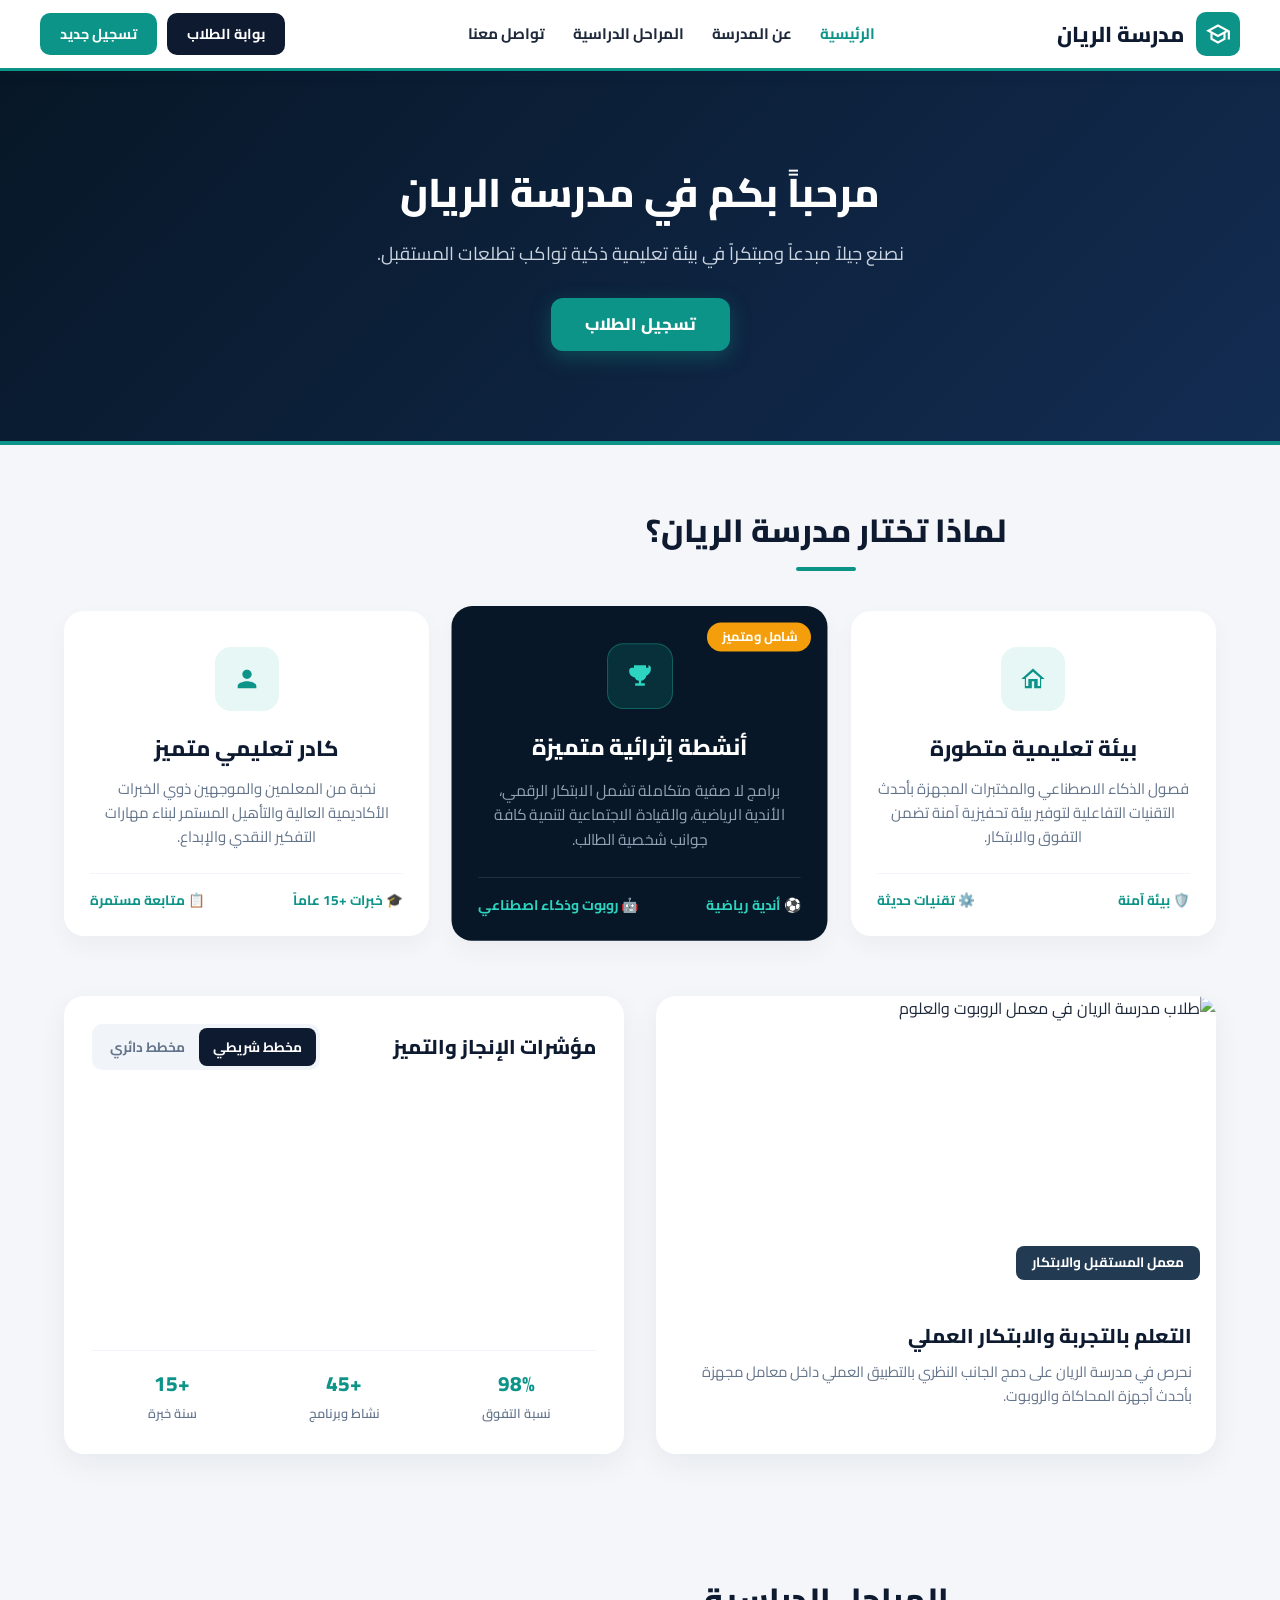
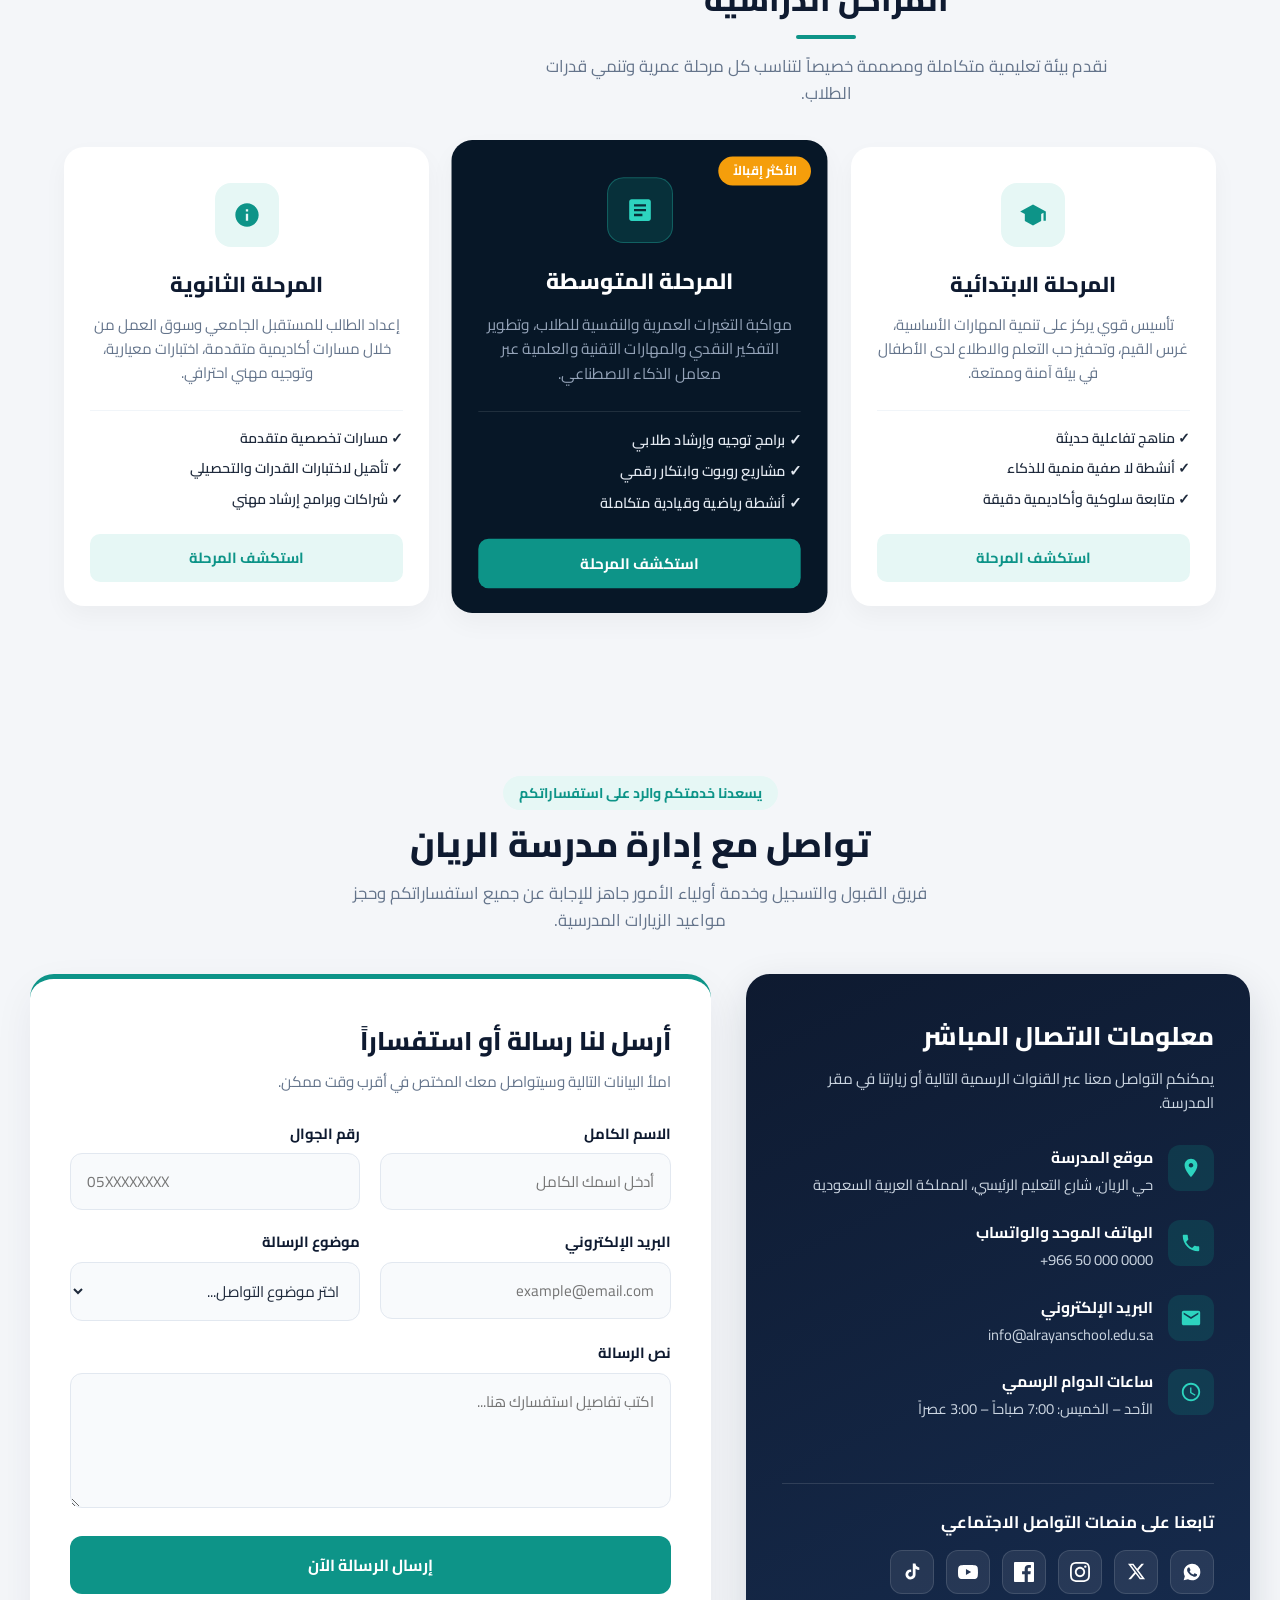
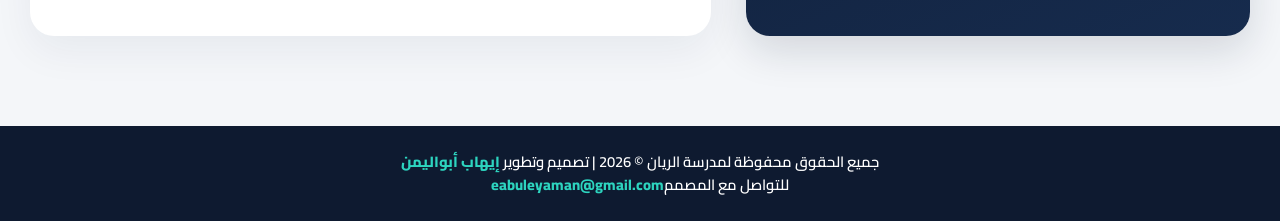
==== commit ef5da0c6: "Update index.html" ====
--- a/index.html
+++ b/index.html
@@ -33,7 +33,7 @@
     </nav>
 
     <div class="header-buttons">
-      <a href="MotherBored.html" class="btn-navy">بوابة الطلاب</a>
+      <a href="https://ehab-mohammed98.github.io/Ryan/MotherBored.html" class="btn-navy">بوابة الطلاب</a>
       <a href="register.html" class="btn-teal">تسجيل جديد</a>
     </div>
   </div>
@@ -382,6 +382,7 @@
 <!-- Start Footer -->
 <footer class="footer">
   <p class="footer-title">جميع الحقوق محفوظة لمدرسة الريان © 2026 | تصميم وتطوير <span>إيهاب أبواليمن</span></p>
+    <p class="footer-title"> للتواصل مع المصمم<span>eabuleyaman@gmail.com </span></p>
 </footer>
 
 <script src="Css/javascript1.js" defer></script>
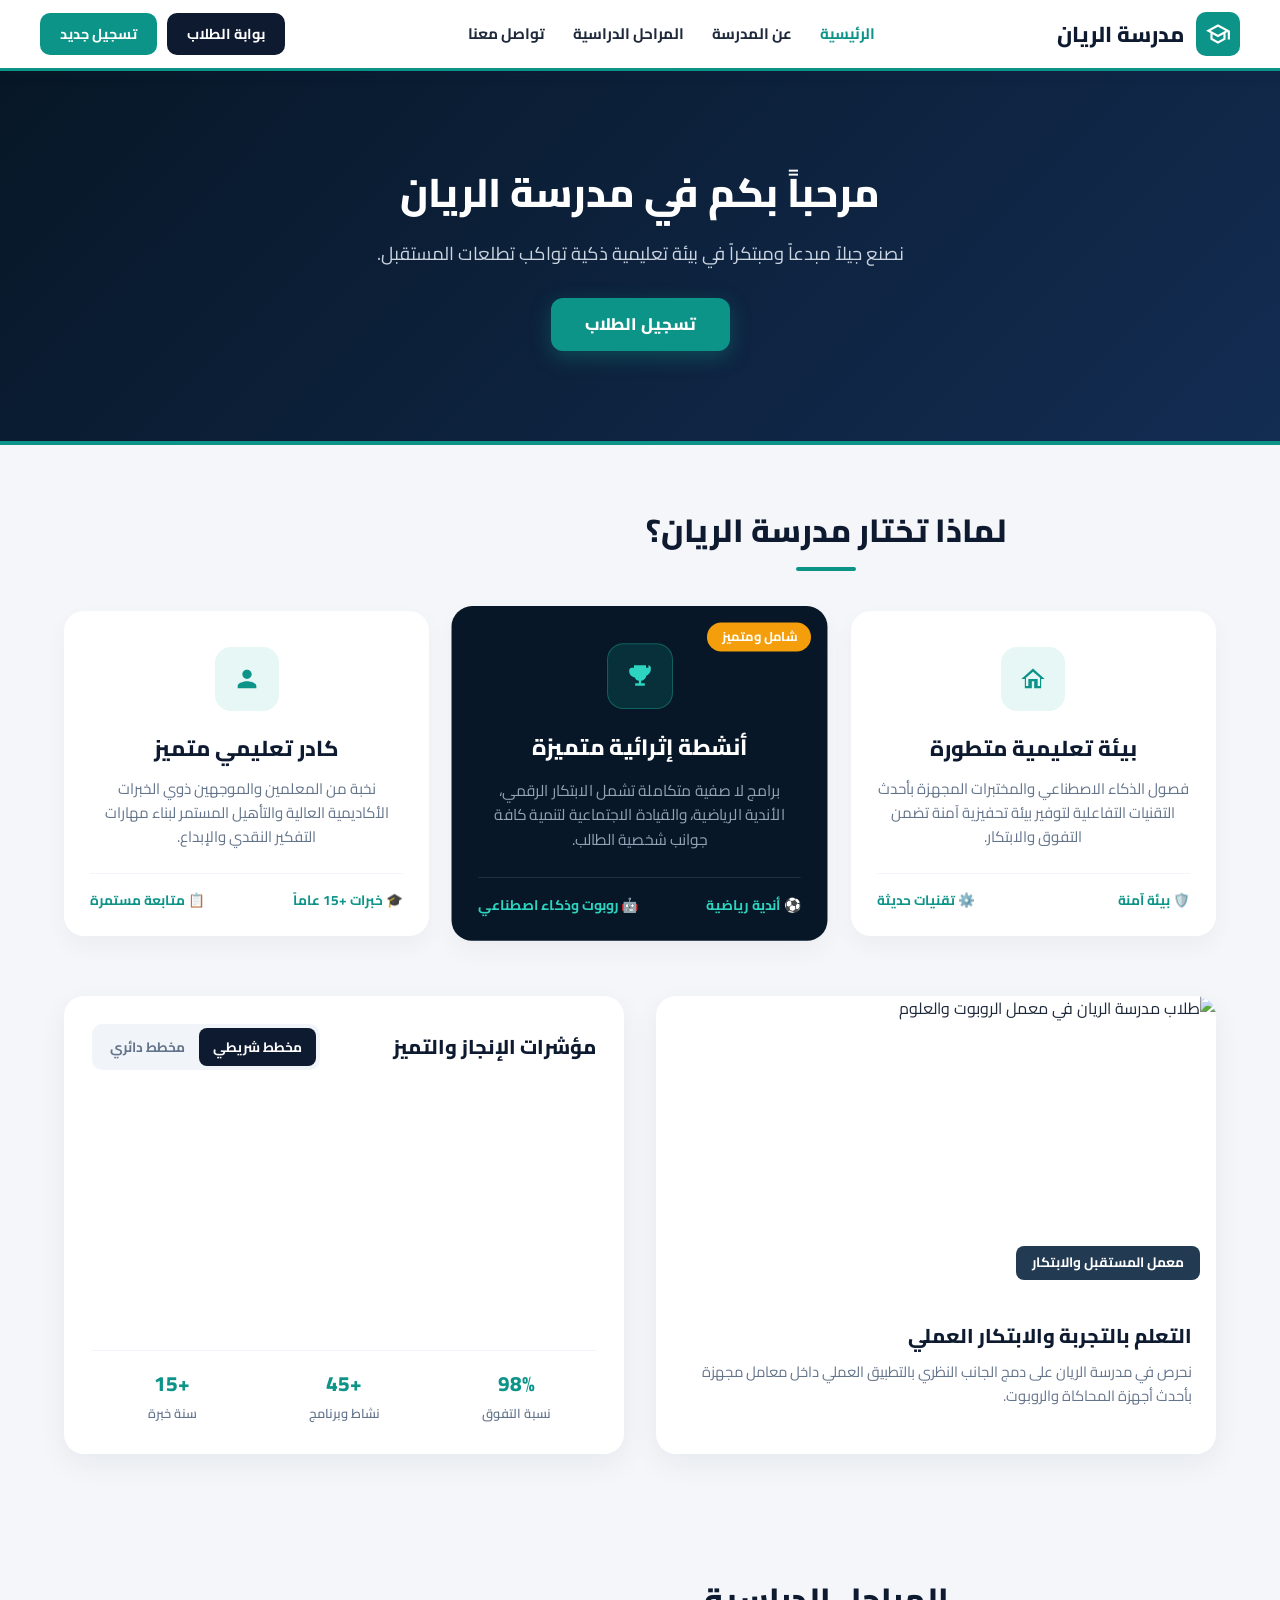
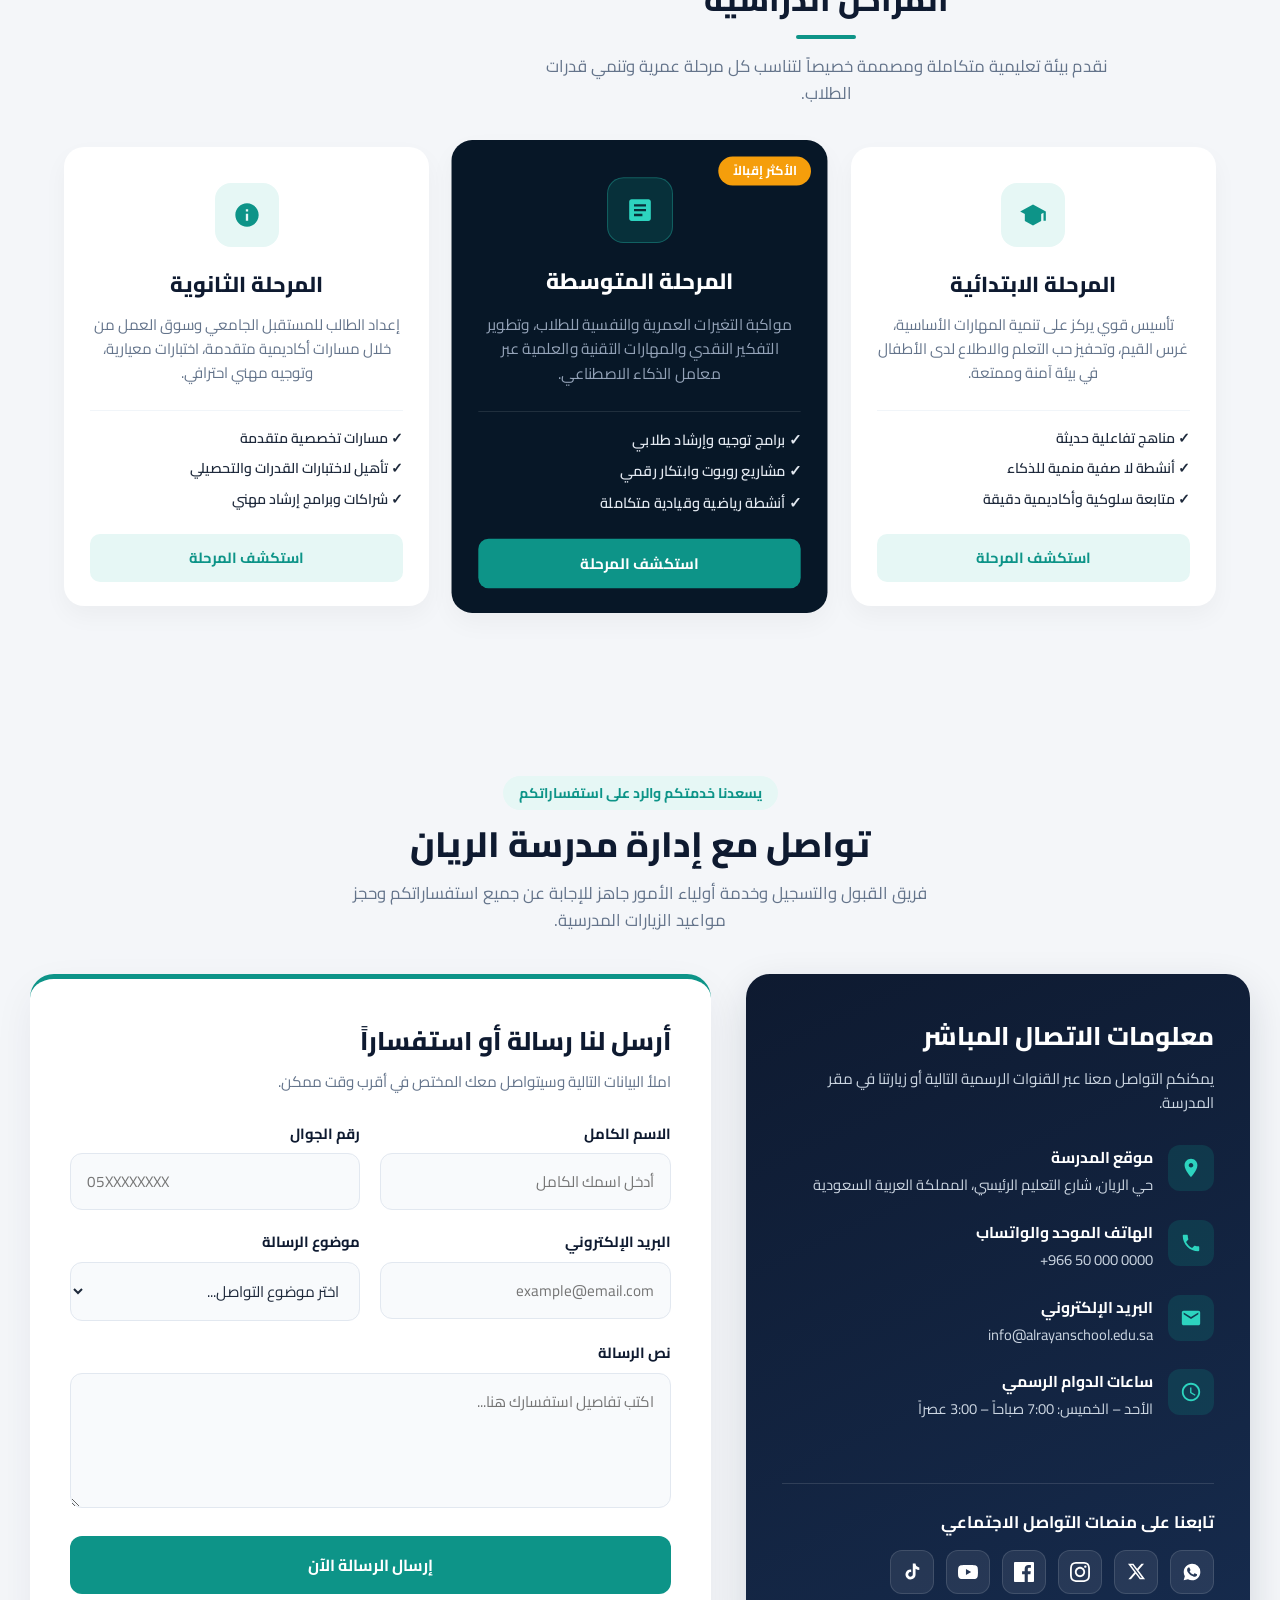
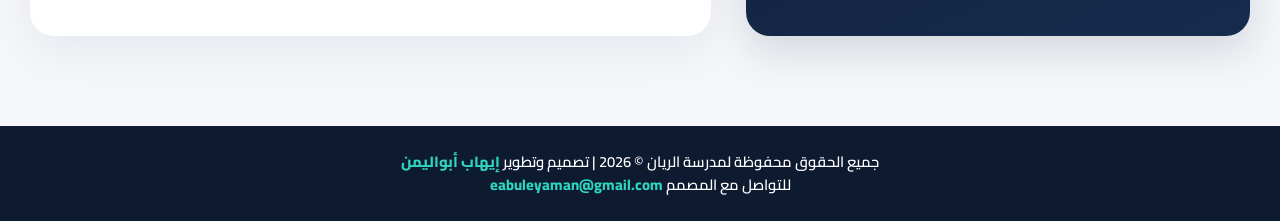
==== commit 0cda2fe6: "Fix spacing in footer designer contact info" ====
--- a/index.html
+++ b/index.html
@@ -382,7 +382,7 @@
 <!-- Start Footer -->
 <footer class="footer">
   <p class="footer-title">جميع الحقوق محفوظة لمدرسة الريان © 2026 | تصميم وتطوير <span>إيهاب أبواليمن</span></p>
-    <p class="footer-title"> للتواصل مع المصمم<span>eabuleyaman@gmail.com </span></p>
+    <p class="footer-title"> للتواصل مع المصمم <span> eabuleyaman@gmail.com </span></p>
 </footer>
 
 <script src="Css/javascript1.js" defer></script>
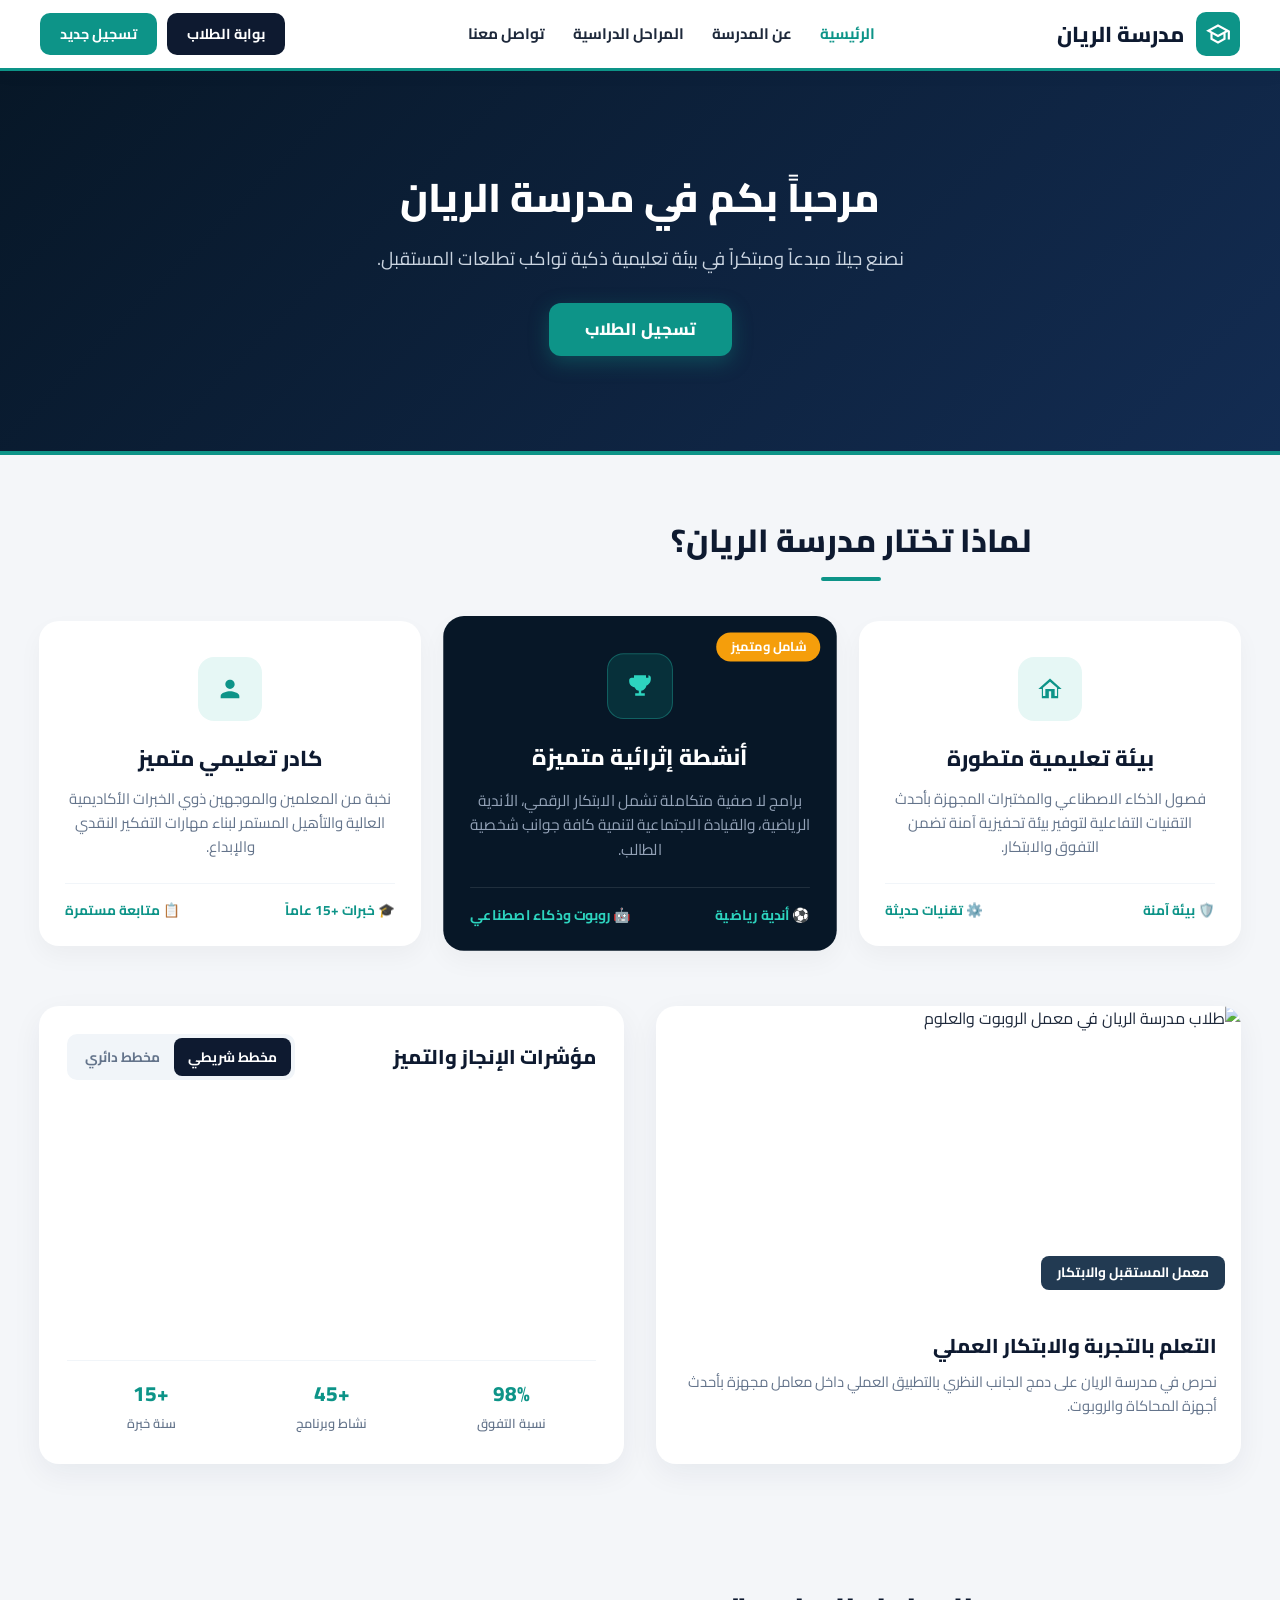
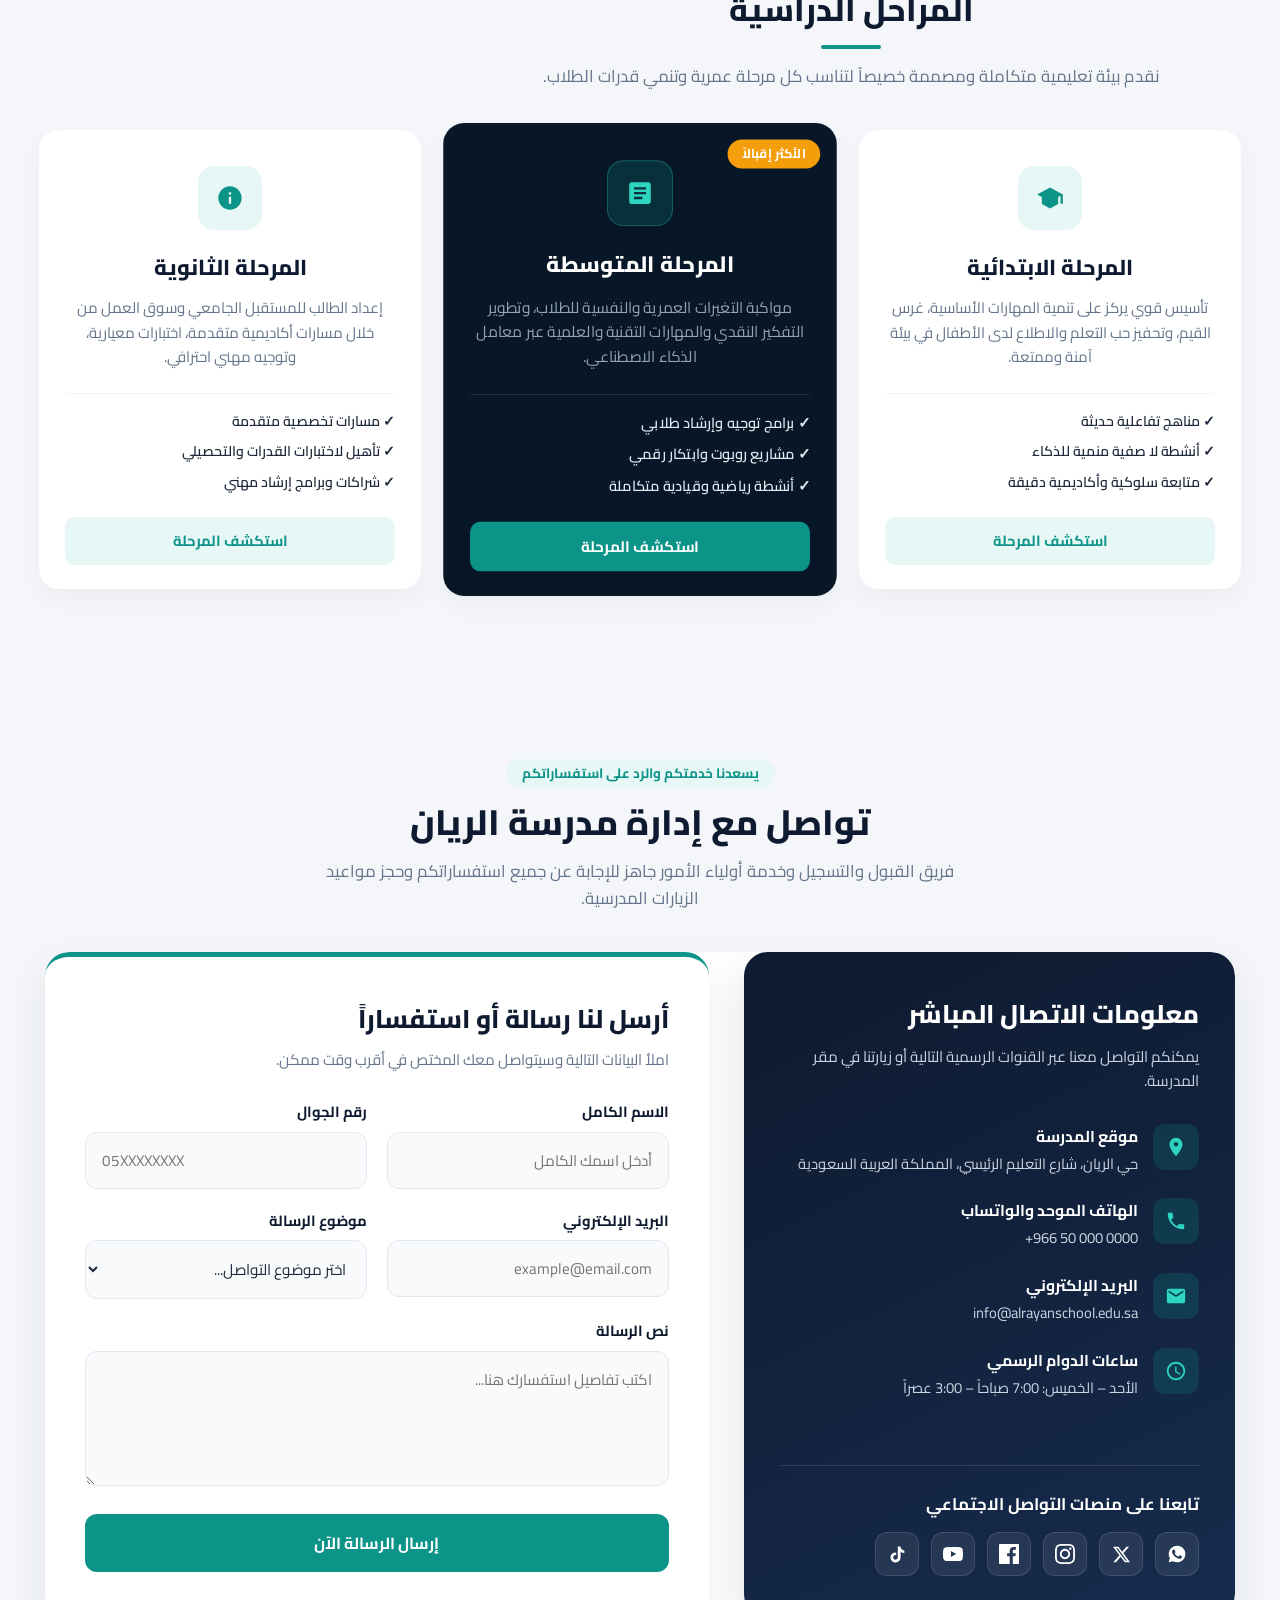
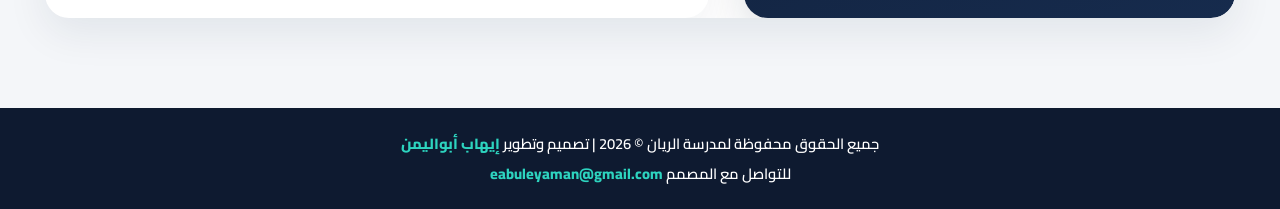
==== commit 4f59a6b4: "Update index.html" ====
--- a/index.html
+++ b/index.html
@@ -45,7 +45,7 @@
     <div class="main-content"> 
       <h2>مرحباً بكم في مدرسة الريان</h2>
       <p>نصنع جيلاً مبدعاً ومبتكراً في بيئة تعليمية ذكية تواكب تطلعات المستقبل.</p>
-      <a href="admindashboard.html" class="btn-tealss">تسجيل الطلاب</a>
+      <a href="https://ehab-mohammed98.github.io/Ryan/admindashboard.html" class="btn-tealss">تسجيل الطلاب</a>
     </div>
 </section>
 <!-- End Main -->
@@ -386,5 +386,8 @@
 </footer>
 
 <script src="Css/javascript1.js" defer></script>
+<script src="Css/register.js"></script>
+
+<script type="module" src="Js/registration-firebase.js"></script>
 </body>
 </html>
--- a/Css/Syntex.css
+++ b/Css/Syntex.css
@@ -1,5 +1,4 @@
 @import url('https://fonts.googleapis.com/css2?family=Cairo:wght@600;700;800&display=swap');
-
 :root {
   --navy-dark: #071727;
   --navy-primary: #0E1A30;
@@ -41,7 +40,7 @@
 }
 
 .header-container {
-  max-width: 1200px;
+  max-width: 1250px;
   margin: 0 auto;
   padding: 12px 24px;
   display: flex;
@@ -115,6 +114,8 @@
   font-size: 0.9rem;
   font-weight: 700;
   transition: all 0.3s ease;
+  display: inline-block;
+  text-align: center;
 }
 
 .btn-navy { background-color: var(--navy-primary); }
@@ -126,12 +127,12 @@
 }
 
 /* =========================================
-   2. القسم الترحيبي الرئيسي (Main Hero)
+   2. القسم الترحيبي الرئيسي (Hero Section)
    ========================================= */
 .main {
   background: linear-gradient(135deg, var(--navy-dark) 0%, #132C52 100%);
   color: #ffffff;
-  padding: 90px 24px;
+  padding: 95px 24px;
   text-align: center;
   border-bottom: 4px solid var(--teal-accent);
 }
@@ -158,7 +159,7 @@
   background-color: var(--teal-accent);
   color: #ffffff;
   text-decoration: none;
-  padding: 13px 34px;
+  padding: 13px 36px;
   border-radius: 12px;
   font-size: 1.05rem;
   font-weight: 800;
@@ -173,20 +174,31 @@
 }
 
 /* =========================================
-   3. الحاوية العامة وعناوين الأقسام
+   3. الحاويات وعناوين الأقسام
    ========================================= */
-.container, .stages-container, .contact-container {
-  max-width: 1200px;
+.container, .stages-container, .contact-section {
+  max-width: 1250px;
   margin: 0 auto;
   padding: 60px 24px;
 }
 
 .section-header {
-  
   text-align: center;
   margin-bottom: 45px;
 }
 
+.section-header .tag {
+  display: inline-block;
+  background-color: var(--teal-light);
+  color: var(--teal-accent);
+  font-weight: 700;
+  font-size: 0.85rem;
+  padding: 4px 16px;
+  border-radius: 20px;
+  margin-bottom: 12px;
+}
+
+.section-header h1,
 .section-header h2 {
   color: var(--navy-primary);
   font-size: 2rem;
@@ -205,12 +217,12 @@
 .section-header p {
   color: var(--text-muted);
   font-size: 1rem;
-  max-width: 600px;
+  max-width: 650px;
   margin: 0 auto;
 }
 
 /* =========================================
-   4. بطاقات المزايا الثلاثة
+   4. بطاقات المزايا والمراحل
    ========================================= */
 .cards-grid, .stages-grid {
   display: grid;
@@ -307,6 +319,38 @@
   padding: 4px 14px;
   border-radius: 20px;
 }
+
+.stage-features {
+  list-style: none;
+  width: 100%;
+  text-align: right;
+  margin-bottom: 24px;
+  padding-top: 16px;
+  border-top: 1px solid #F1F5F9;
+  display: flex;
+  flex-direction: column;
+  gap: 8px;
+}
+
+.stage-features li { font-size: 0.88rem; font-weight: 600; color: var(--text-dark); }
+.stage-card.featured .stage-features { border-top-color: rgba(255,255,255,0.1); }
+.stage-card.featured .stage-features li { color: #E2E8F0; }
+
+.stage-btn {
+  width: 100%;
+  background-color: var(--teal-light);
+  color: var(--teal-accent);
+  text-decoration: none;
+  padding: 12px;
+  border-radius: 10px;
+  font-weight: 700;
+  font-size: 0.92rem;
+  transition: all 0.3s;
+}
+
+.stage-btn:hover { background-color: var(--teal-accent); color: #ffffff; }
+.stage-card.featured .stage-btn { background-color: var(--teal-accent); color: #ffffff; }
+.stage-card.featured .stage-btn:hover { background-color: #ffffff; color: var(--navy-primary); }
 
 /* =========================================
    5. قسم المعمل والرسم البياني
@@ -412,71 +456,52 @@
 .stat-item span.lbl { font-size: 0.8rem; font-weight: 600; color: var(--text-muted); }
 
 /* =========================================
-   6. المراحل الدراسية
+   6. قسم التواصل المطور (Contact Section)
    ========================================= */
-.stage h2{
-  text-align: center;
-}
-.stage-features {
-  list-style: none;
-  width: 100%;
-  text-align: right;
-  margin-bottom: 24px;
-  padding-top: 16px;
-  border-top: 1px solid #F1F5F9;
-  display: flex;
-  flex-direction: column;
-  gap: 8px;
-}
-
-.stage-features li { font-size: 0.88rem; font-weight: 600; color: var(--text-dark); }
-.stage-card.featured .stage-features { border-top-color: rgba(255,255,255,0.1); }
-.stage-card.featured .stage-features li { color: #E2E8F0; }
-
-.stage-btn {
-  width: 100%;
-  background-color: var(--teal-light);
-  color: var(--teal-accent);
-  text-decoration: none;
-  padding: 12px;
-  border-radius: 10px;
-  font-weight: 700;
-  font-size: 0.92rem;
-  transition: all 0.3s;
-}
-
-.stage-btn:hover { background-color: var(--teal-accent); color: #ffffff; }
-.stage-card.featured .stage-btn { background-color: var(--teal-accent); color: #ffffff; }
-.stage-card.featured .stage-btn:hover { background-color: #ffffff; color: var(--navy-primary); }
-
-/* =========================================
-   7. قسم تواصل معنا (Contact)
-   ========================================= */
-.contact-grid {
+.contact-wrapper {
   display: grid;
-  grid-template-columns: 1fr 1.45fr;
+  grid-template-columns: 1fr 1.4fr;
   background: #ffffff;
   border-radius: 24px;
   box-shadow: 0 15px 40px rgba(10, 37, 64, 0.08);
   overflow: hidden;
 }
 
-.contact-info-box {
+.contact-info-card {
   background-color: var(--navy-dark);
   color: #ffffff;
   padding: 40px 32px;
   display: flex;
   flex-direction: column;
   justify-content: space-between;
-}
-
-.info-top h3 { font-size: 1.4rem; font-weight: 800; margin-bottom: 10px; }
-.info-top p { color: #94A3B8; font-size: 0.92rem; }
-
-.info-items { display: flex; flex-direction: column; gap: 22px; margin-top: 30px; }
-.info-row { display: flex; align-items: center; gap: 14px; }
-
-.icon-circle {
+  gap: 30px;
+}
+
+.contact-info-card h2 {
+  font-size: 1.45rem;
+  font-weight: 800;
+  margin-bottom: 10px;
+}
+
+.contact-info-card > div > p {
+  color: #94A3B8;
+  font-size: 0.92rem;
+}
+
+.info-list {
+  display: flex;
+  flex-direction: column;
+  gap: 20px;
+  margin-top: 28px;
+}
+
+.info-item {
+  display: flex;
+  align-items: flex-start;
+  gap: 14px;
+}
+
+.info-icon {
   width: 44px;
   height: 44px;
   min-width: 44px;
@@ -488,65 +513,174 @@
   justify-content: center;
 }
 
-.info-row h4 { font-size: 0.95rem; font-weight: 700; color: #ffffff; }
-.info-row span, .info-row a { font-size: 0.88rem; color: #CBD5E1; text-decoration: none; }
-.info-row a:hover { color: #2DD4BF; }
-
-.contact-form-box { padding: 40px 34px; }
-.contact-form-box h3 { color: var(--navy-primary); font-size: 1.4rem; font-weight: 800; margin-bottom: 22px; }
-
-.input-row { display: grid; grid-template-columns: 1fr 1fr; gap: 16px; }
-.input-group { display: flex; flex-direction: column; gap: 6px; margin-bottom: 16px; }
-.input-group label { font-size: 0.88rem; font-weight: 700; color: var(--text-dark); }
-
-.input-group input, .input-group select, .input-group textarea {
+.info-details h4 {
+  font-size: 0.95rem;
+  font-weight: 700;
+  color: #ffffff;
+  margin-bottom: 3px;
+}
+
+.info-details p,
+.info-details a {
+  font-size: 0.88rem;
+  color: #CBD5E1;
+  text-decoration: none;
+  display: inline-block;
+  direction: ltr;
+}
+
+.info-details a:hover {
+  color: #2DD4BF;
+}
+
+.social-box {
+  padding-top: 22px;
+  border-top: 1px solid rgba(255, 255, 255, 0.1);
+}
+
+.social-box h3 {
+  font-size: 0.95rem;
+  font-weight: 700;
+  color: #E2E8F0;
+  margin-bottom: 14px;
+}
+
+.social-links {
+  display: flex;
+  align-items: center;
+  flex-wrap: wrap;
+  gap: 10px;
+}
+
+.social-btn {
+  width: 38px;
+  height: 38px;
+  background-color: rgba(255, 255, 255, 0.08);
+  color: #ffffff;
+  border-radius: 10px;
+  display: flex;
+  align-items: center;
+  justify-content: center;
+  transition: all 0.3s ease;
+}
+
+.social-btn:hover {
+  background-color: var(--teal-accent);
+  transform: translateY(-3px);
+}
+
+/* بطاقة نموذج التواصل */
+.contact-form-card {
+  padding: 40px 36px;
+}
+
+.contact-form-card h2 {
+  color: var(--navy-primary);
+  font-size: 1.5rem;
+  font-weight: 800;
+  margin-bottom: 8px;
+}
+
+.contact-form-card > p {
+  color: var(--text-muted);
+  font-size: 0.92rem;
+  margin-bottom: 24px;
+}
+
+.form-grid {
+  display: grid;
+  grid-template-columns: 1fr 1fr;
+  gap: 18px;
+}
+
+.form-group {
+  display: flex;
+  flex-direction: column;
+  gap: 6px;
+}
+
+.form-group.full-width {
+  grid-column: 1 / -1;
+}
+
+.form-group label {
+  font-size: 0.88rem;
+  font-weight: 700;
+  color: var(--text-dark);
+}
+
+.form-control {
   width: 100%;
   padding: 12px 14px;
   border: 1.5px solid #E2E8F0;
   border-radius: 10px;
   font-family: inherit;
-  font-size: 0.9rem;
+  font-size: 0.92rem;
   background-color: #F8FAFC;
-}
-
-.input-group input:focus, .input-group select:focus, .input-group textarea:focus {
+  color: var(--text-dark);
+  transition: all 0.3s ease;
+}
+
+.form-control:focus {
   outline: none;
   border-color: var(--teal-accent);
   background-color: #ffffff;
-}
-
-.btn-submit {
-  width: 100%;
-  background-color: var(--teal-accent);
-  color: #ffffff;
+  box-shadow: 0 0 0 3px rgba(13, 148, 136, 0.12);
+}
+
+textarea.form-control {
+  min-height: 110px;
+  resize: vertical;
+}
+
+.submit-btn {
+  width: 100%;
   border: none;
   padding: 14px;
-  border-radius: 10px;
   font-family: inherit;
   font-size: 1rem;
-  font-weight: 700;
+  font-weight: 800;
   cursor: pointer;
-  transition: background 0.3s;
-}
-
-.btn-submit:hover { background-color: var(--navy-primary); }
+}
+
+.success-msg {
+  display: none;
+  margin-top: 16px;
+  padding: 12px 16px;
+  background-color: var(--teal-light);
+  color: var(--teal-accent);
+  border-radius: 10px;
+  font-weight: 700;
+  font-size: 0.92rem;
+  text-align: center;
+}
 
 /* =========================================
-   8. الفوتر (Footer)
+   7. الفوتر (Footer)
    ========================================= */
 .footer {
   background-color: var(--navy-primary);
   color: #ffffff;
   text-align: center;
-  padding: 22px 20px;
+  padding: 24px 20px;
   margin-top: 40px;
-}
-
-.footer-title { font-size: 0.92rem; font-weight: 600; }
-.footer-title span { color: #2DD4BF; font-weight: 800; }
+  display: flex;
+  flex-direction: column;
+  gap: 6px;
+}
+
+.footer-title {
+  font-size: 0.92rem;
+  font-weight: 600;
+}
+
+.footer-title span {
+  color: #2DD4BF;
+  font-weight: 800;
+}
 
 /* =========================================
-   9. قواعد التجاوب مع جميع الشاشات (Media Queries)
+   8. التجاوب مع جميع الشاشات (Media Queries)
    ========================================= */
 
 /* الأجهزة اللوحية (Tablets - أقل من 992px) */
@@ -560,10 +694,8 @@
   .card.featured:hover, .stage-card.featured:hover {
     transform: translateY(-6px);
   }
-  .showcase-grid {
-    grid-template-columns: 1fr;
-  }
-  .contact-grid {
+  .showcase-grid,
+  .contact-wrapper {
     grid-template-columns: 1fr;
   }
 }
@@ -584,21 +716,19 @@
     justify-content: center;
   }
   .main {
-    padding: 60px 20px;
+    padding: 65px 20px;
   }
   .main h2 {
     font-size: 1.85rem;
   }
-  .cards-grid, .stages-grid {
+  .cards-grid, .stages-grid, .form-grid {
     grid-template-columns: 1fr;
   }
-  .input-row {
-    grid-template-columns: 1fr;
-    gap: 0;
-  }
-  .contact-form-box, .contact-info-box {
+  .contact-info-card,
+  .contact-form-card {
     padding: 28px 20px;
   }
+  .section-header h1,
   .section-header h2 {
     font-size: 1.65rem;
   }
@@ -611,7 +741,6 @@
   }
   .btn-navy, .btn-teal {
     width: 100%;
-    text-align: center;
   }
   .stats-summary {
     grid-template-columns: 1fr;
